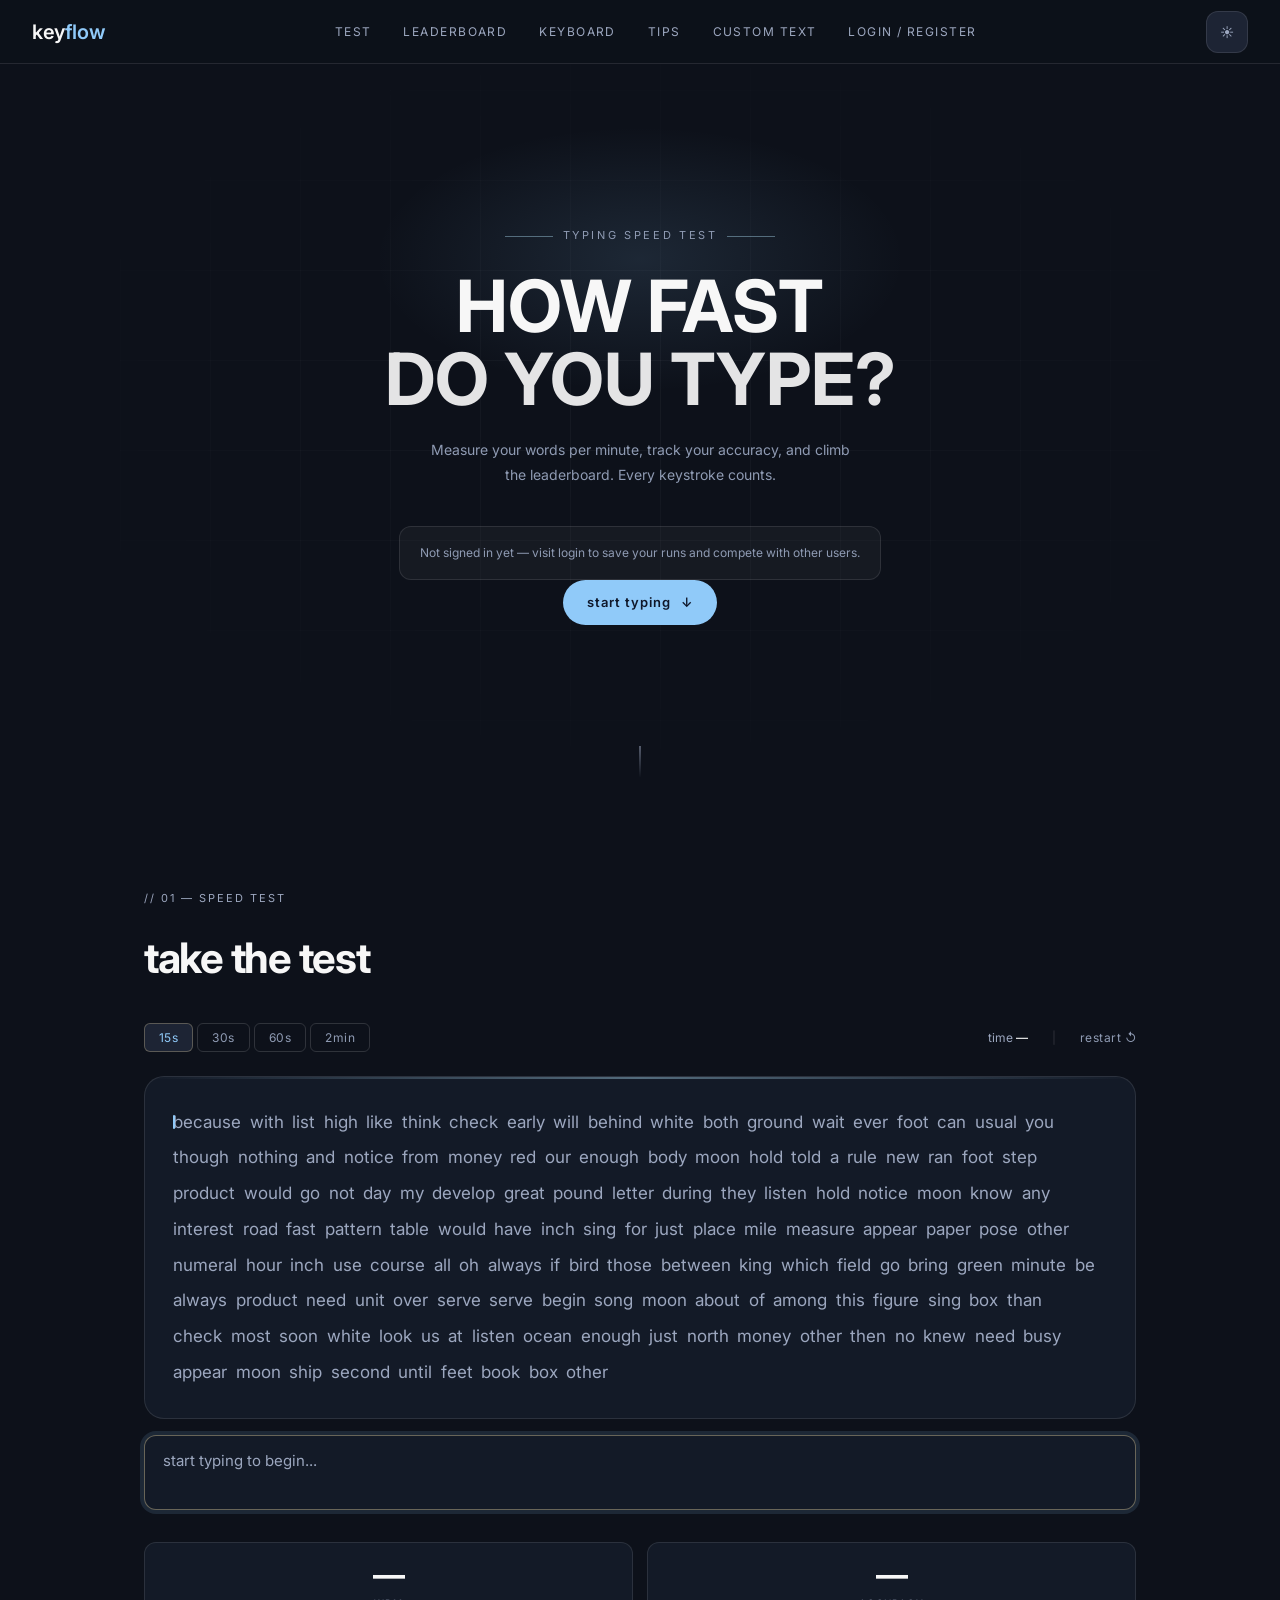
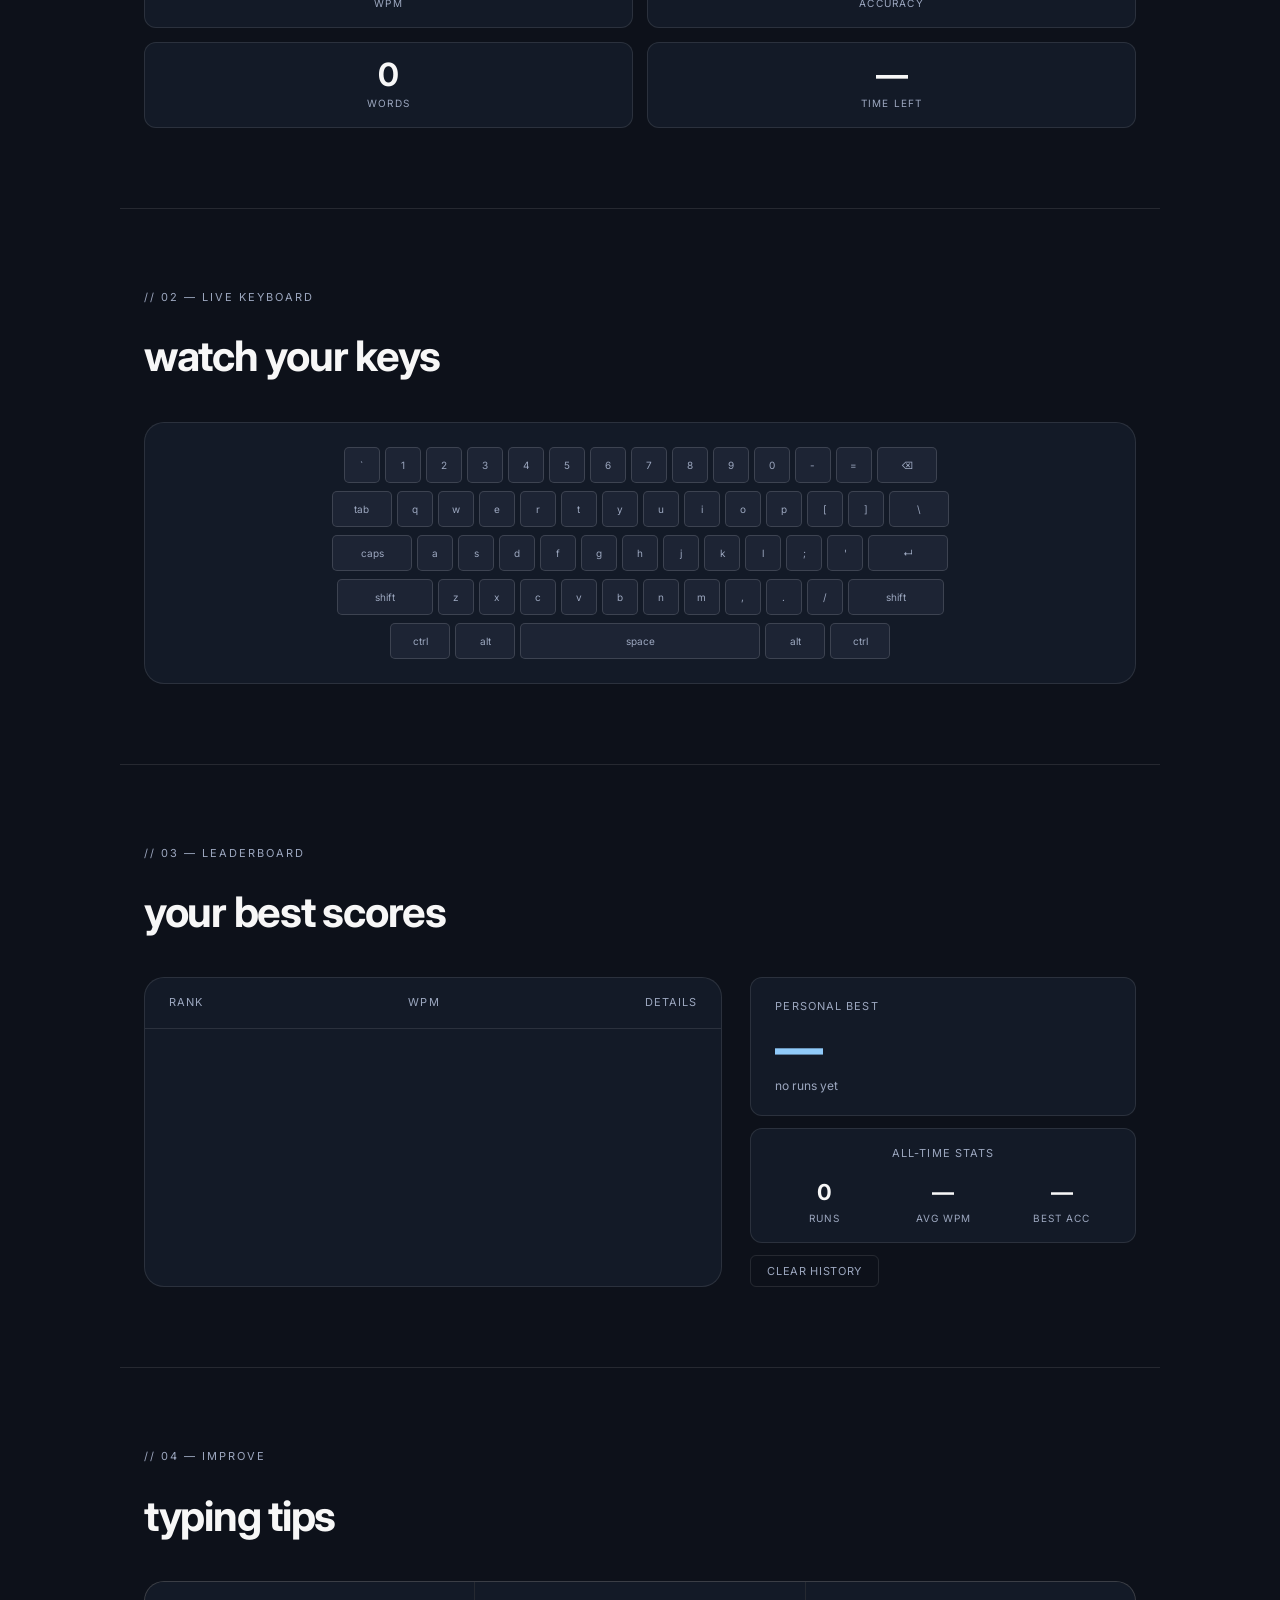
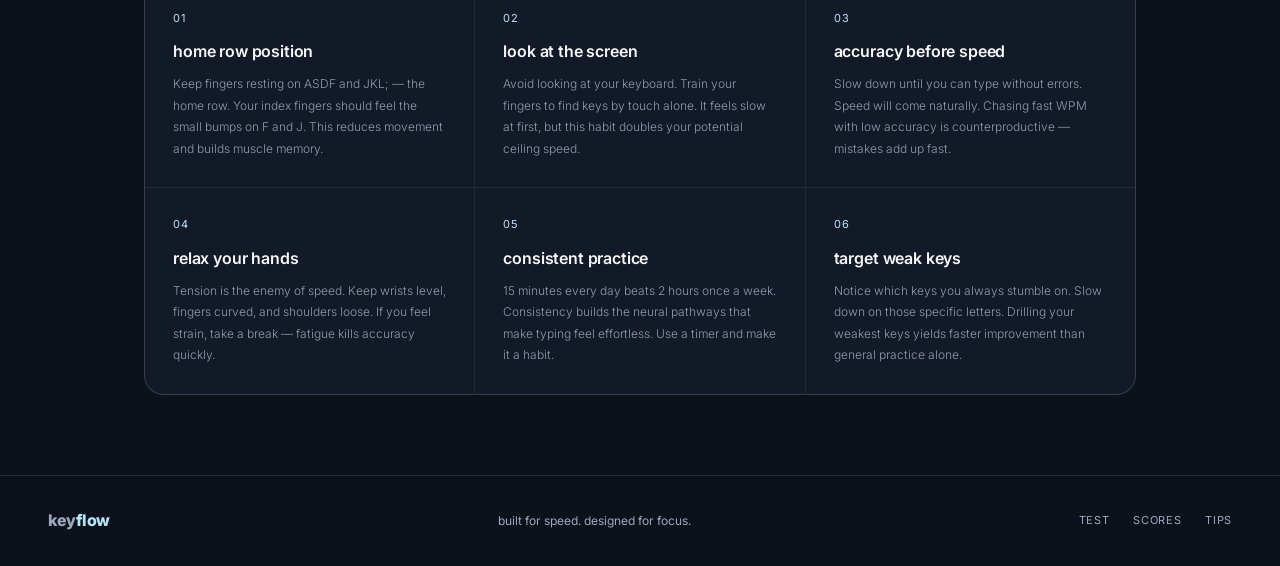
==== index.html @ b87cd2c2 "first commit" ====
<!DOCTYPE html>
<html lang="en">
<head>
  <meta charset="UTF-8">
  <meta name="viewport" content="width=device-width, initial-scale=1.0">
  <title>keyflow — typing speed test</title>
  <link rel="preconnect" href="https://fonts.googleapis.com">
  <link rel="preconnect" href="https://fonts.gstatic.com" crossorigin>
  <link href="https://fonts.googleapis.com/css2?family=Inter:wght@300;400;500;600;700&display=swap" rel="stylesheet">
  <link rel="stylesheet" href="style.css">
</head>
<body>

  <!-- NAV -->
  <nav>
    <div class="nav-logo">key<em>flow</em></div>
    <div class="nav-links">
      <a href="#test">test</a>
      <a href="#scores">leaderboard</a>
      <a href="#keyboard-section">keyboard</a>
      <a href="#tips">tips</a>
      <a href="custom.html">custom text</a>
      <a href="login.html">login / register</a>
    </div>
    <div class="nav-actions">
      <button class="theme-toggle" id="theme-toggle" aria-label="Switch theme">☀</button>
      <button class="nav-toggle" id="nav-toggle" aria-label="Toggle menu">☰</button>
    </div>
  </nav>

  <!-- HERO -->
  <section id="hero">
    <div class="hero-bg">
      <div class="hero-grid"></div>
      <div class="hero-glow"></div>
    </div>
    <div class="hero-eyebrow fade-in">typing speed test</div>
    <h1 class="hero-title fade-in-2">
      <span class="line1">HOW FAST</span><br>
      <span class="line2">DO YOU TYPE?</span>
    </h1>
    <p class="hero-sub fade-in-3">Measure your words per minute, track your accuracy, and climb the leaderboard. Every keystroke counts.</p>
    <div class="note-box fade-in-3" id="user-greeting">Not signed in yet — try the login page to save progress.</div>
    <a href="#test" class="hero-cta fade-in-3">start typing <span class="arrow">↓</span></a>
    <div class="scroll-hint">
      <div class="scroll-dot"></div>
    </div>
  </section>

  <!-- TEST -->
  <section id="test">
    <div class="section-label">// 01 — speed test</div>
    <h2 class="section-title">take the test</h2>

    <div class="test-controls">
      <div class="mode-group" id="dur-group">
        <button class="mode-btn active" data-dur="15">15s</button>
        <button class="mode-btn" data-dur="30">30s</button>
        <button class="mode-btn" data-dur="60">60s</button>
        <button class="mode-btn" data-dur="120">2min</button>
      </div>
      <div class="test-meta">
        <span>time <span class="meta-val" id="timer-display">—</span></span>
        <span class="meta-divider">|</span>
        <button class="restart-inline" id="restart-btn">restart ↺</button>
      </div>
    </div>

    <div class="word-display" id="word-display">
      <div id="words-wrap"></div>
      <div class="result-overlay" id="result-overlay">
        <div class="result-lbl">words per minute</div>
        <div class="result-wpm" id="res-wpm">—</div>
        <div class="result-details">
          <span>accuracy <strong id="res-acc">—</strong></span>
          <span>words <strong id="res-words">—</strong></span>
          <span>chars <strong id="res-chars">—</strong></span>
        </div>
        <button class="result-retry" id="result-retry">try again ↺</button>
      </div>
    </div>

    <textarea class="type-input" id="type-input"
      placeholder="start typing to begin..."
      spellcheck="false"
      autocomplete="off"
      autocorrect="off"
      autocapitalize="off"></textarea>

    <div class="stats-bar">
      <div class="stat-card"><div class="stat-val" id="s-wpm">—</div><div class="stat-lbl">WPM</div></div>
      <div class="stat-card"><div class="stat-val" id="s-acc">—</div><div class="stat-lbl">Accuracy</div></div>
      <div class="stat-card"><div class="stat-val" id="s-words">0</div><div class="stat-lbl">Words</div></div>
      <div class="stat-card"><div class="stat-val" id="s-time">—</div><div class="stat-lbl">Time Left</div></div>
    </div>
  </section>

  <!-- KEYBOARD -->
  <section id="keyboard-section">
    <div class="section-label">// 02 — live keyboard</div>
    <h2 class="section-title">watch your keys</h2>
    <div class="keyboard" id="kb">
      <div class="kb-row">
        <div class="key" data-key="`">`</div>
        <div class="key" data-key="1">1</div>
        <div class="key" data-key="2">2</div>
        <div class="key" data-key="3">3</div>
        <div class="key" data-key="4">4</div>
        <div class="key" data-key="5">5</div>
        <div class="key" data-key="6">6</div>
        <div class="key" data-key="7">7</div>
        <div class="key" data-key="8">8</div>
        <div class="key" data-key="9">9</div>
        <div class="key" data-key="0">0</div>
        <div class="key" data-key="-">-</div>
        <div class="key" data-key="=">=</div>
        <div class="key key--wide" data-key="Backspace">⌫</div>
      </div>
      <div class="kb-row">
        <div class="key key--wide" data-key="Tab">tab</div>
        <div class="key" data-key="q">q</div>
        <div class="key" data-key="w">w</div>
        <div class="key" data-key="e">e</div>
        <div class="key" data-key="r">r</div>
        <div class="key" data-key="t">t</div>
        <div class="key" data-key="y">y</div>
        <div class="key" data-key="u">u</div>
        <div class="key" data-key="i">i</div>
        <div class="key" data-key="o">o</div>
        <div class="key" data-key="p">p</div>
        <div class="key" data-key="[">[</div>
        <div class="key" data-key="]">]</div>
        <div class="key key--wide" data-key="\">\</div>
      </div>
      <div class="kb-row">
        <div class="key key--xl" data-key="CapsLock">caps</div>
        <div class="key" data-key="a">a</div>
        <div class="key" data-key="s">s</div>
        <div class="key" data-key="d">d</div>
        <div class="key" data-key="f">f</div>
        <div class="key" data-key="g">g</div>
        <div class="key" data-key="h">h</div>
        <div class="key" data-key="j">j</div>
        <div class="key" data-key="k">k</div>
        <div class="key" data-key="l">l</div>
        <div class="key" data-key=";">;</div>
        <div class="key" data-key="'">'</div>
        <div class="key key--xl" data-key="Enter">↵</div>
      </div>
      <div class="kb-row">
        <div class="key key--shift" data-key="Shift">shift</div>
        <div class="key" data-key="z">z</div>
        <div class="key" data-key="x">x</div>
        <div class="key" data-key="c">c</div>
        <div class="key" data-key="v">v</div>
        <div class="key" data-key="b">b</div>
        <div class="key" data-key="n">n</div>
        <div class="key" data-key="m">m</div>
        <div class="key" data-key=",">,</div>
        <div class="key" data-key=".">.</div>
        <div class="key" data-key="/">/</div>
        <div class="key key--shift" data-key="Shift">shift</div>
      </div>
      <div class="kb-row">
        <div class="key key--wide">ctrl</div>
        <div class="key key--wide">alt</div>
        <div class="key key--space" data-key=" ">space</div>
        <div class="key key--wide">alt</div>
        <div class="key key--wide">ctrl</div>
      </div>
    </div>
  </section>

  <!-- SCORES -->
  <section id="scores">
    <div class="section-label">// 03 — leaderboard</div>
    <h2 class="section-title">your best scores</h2>
    <div class="scores-grid">
      <div class="scores-table">
        <div class="scores-head">
          <span>rank</span><span>wpm</span><span>details</span>
        </div>
        <div id="scores-list"></div>
      </div>
      <div class="scores-aside">
        <div class="stat-card stat-card--large">
          <div class="stat-card__label">personal best</div>
          <div class="stat-card__big" id="pb-wpm">—</div>
          <div class="stat-card__sub" id="pb-meta">no runs yet</div>
        </div>
        <div class="stat-card">
          <div class="stat-card__label">all-time stats</div>
          <div class="mini-stats">
            <div>
              <div class="mini-val" id="stat-runs">0</div>
              <div class="mini-lbl">runs</div>
            </div>
            <div>
              <div class="mini-val" id="stat-avg">—</div>
              <div class="mini-lbl">avg wpm</div>
            </div>
            <div>
              <div class="mini-val" id="stat-best-acc">—</div>
              <div class="mini-lbl">best acc</div>
            </div>
          </div>
        </div>
        <button class="btn-clear" id="clear-btn">clear history</button>
      </div>
    </div>
  </section>

  <!-- TIPS -->
  <section id="tips">
    <div class="section-label">// 04 — improve</div>
    <h2 class="section-title">typing tips</h2>
    <div class="tips-grid">
      <div class="tip-card">
        <div class="tip-num">01</div>
        <div class="tip-title">home row position</div>
        <div class="tip-body">Keep fingers resting on ASDF and JKL; — the home row. Your index fingers should feel the small bumps on F and J. This reduces movement and builds muscle memory.</div>
      </div>
      <div class="tip-card">
        <div class="tip-num">02</div>
        <div class="tip-title">look at the screen</div>
        <div class="tip-body">Avoid looking at your keyboard. Train your fingers to find keys by touch alone. It feels slow at first, but this habit doubles your potential ceiling speed.</div>
      </div>
      <div class="tip-card">
        <div class="tip-num">03</div>
        <div class="tip-title">accuracy before speed</div>
        <div class="tip-body">Slow down until you can type without errors. Speed will come naturally. Chasing fast WPM with low accuracy is counterproductive — mistakes add up fast.</div>
      </div>
      <div class="tip-card">
        <div class="tip-num">04</div>
        <div class="tip-title">relax your hands</div>
        <div class="tip-body">Tension is the enemy of speed. Keep wrists level, fingers curved, and shoulders loose. If you feel strain, take a break — fatigue kills accuracy quickly.</div>
      </div>
      <div class="tip-card">
        <div class="tip-num">05</div>
        <div class="tip-title">consistent practice</div>
        <div class="tip-body">15 minutes every day beats 2 hours once a week. Consistency builds the neural pathways that make typing feel effortless. Use a timer and make it a habit.</div>
      </div>
      <div class="tip-card">
        <div class="tip-num">06</div>
        <div class="tip-title">target weak keys</div>
        <div class="tip-body">Notice which keys you always stumble on. Slow down on those specific letters. Drilling your weakest keys yields faster improvement than general practice alone.</div>
      </div>
    </div>
  </section>

  <!-- FOOTER -->
  <footer>
    <div class="footer-logo">key<em>flow</em></div>
    <div class="footer-tagline">built for speed. designed for focus.</div>
    <div class="footer-links">
      <a href="#test">test</a>
      <a href="#scores">scores</a>
      <a href="#tips">tips</a>
    </div>
  </footer>

  <script src="app.js"></script>
</body>
</html>
---- style.css ----
/* ─────────────────────────────────────────
   keyflow — style.css
   ───────────────────────────────────────── */

/* ── TOKENS ── */
:root {
  --bg:        #0d111a;
  --surface:   #131a27;
  --surface2:  #1d2434;
  --nav-bg:    rgba(13, 17, 26, 0.94);
  --border:    rgba(255, 255, 255, 0.10);
  --border2:   rgba(255, 255, 255, 0.14);
  --text:      #f7f7f7;
  --muted:     #9ca7bf;
  --muted2:    #8f9bb3;
  --accent:    #90caf9;
  --accent2:   #b3e5fc;
  --green:     #81c784;
  --red:       #ff8a80;
  --blue:      #82b1ff;
  --hero-grid: rgba(255, 255, 255, 0.04);
  --hero-glow: rgba(144, 202, 249, 0.12);
  --text-stroke: rgba(255, 255, 255, 0.18);
  --sans:      'Inter', system-ui, -apple-system, BlinkMacSystemFont, 'Segoe UI', sans-serif;
  --mono:      'Inter', system-ui, -apple-system, BlinkMacSystemFont, 'Segoe UI', sans-serif;
  --display:   'Inter', system-ui, -apple-system, BlinkMacSystemFont, 'Segoe UI', sans-serif;
  --radius-sm: 6px;
  --radius-md: 12px;
  --radius-lg: 20px;
}

[data-theme="light"] {
  --bg:        #f5f7fb;
  --surface:   #ffffff;
  --surface2:  #f7f9ff;
  --nav-bg:    rgba(255, 255, 255, 0.96);
  --border:    rgba(15, 23, 42, 0.08);
  --border2:   rgba(15, 23, 42, 0.12);
  --text:      #0f172a;
  --muted:     #475569;
  --muted2:    #64748b;
  --accent:    #2563eb;
  --accent2:   #60a5fa;
  --green:     #16a34a;
  --red:       #dc2626;
  --blue:      #0ea5e9;
  --hero-grid: rgba(15, 23, 42, 0.05);
  --hero-glow: rgba(37, 99, 235, 0.08);
  --text-stroke: rgba(17, 24, 39, 0.18);
}

/* ── RESET ── */
*, *::before, *::after { box-sizing: border-box; margin: 0; padding: 0; }
html { scroll-behavior: smooth; }

body {
  background: var(--bg);
  color: var(--text);
  font-family: var(--sans);
  min-height: 100vh;
  overflow-x: hidden;
  font-size: 16px;
  line-height: 1.6;
}

a { color: inherit; text-decoration: none; }
button { cursor: pointer; font-family: inherit; }

/* ── NAVIGATION ── */
nav {
  position: fixed;
  top: 0; left: 0; right: 0;
  z-index: 100;
  display: flex;
  align-items: center;
  justify-content: space-between;
  padding: 0 2rem;
  height: 64px;
  border-bottom: 1px solid var(--border);
  background: var(--nav-bg);
  backdrop-filter: blur(20px);
}

.nav-logo {
  font-family: var(--display);
  font-size: 20px;
  font-weight: 600;
  letter-spacing: -0.02em;
}
.nav-logo em {
  color: var(--accent);
  font-style: normal;
}

.nav-links {
  display: flex;
  gap: 2rem;
}
.nav-links a {
  font-size: 12px;
  letter-spacing: 0.12em;
  text-transform: uppercase;
  color: var(--muted);
  transition: color 0.2s;
}
.nav-links a:hover { color: var(--text); }

.nav-actions {
  display: flex;
  align-items: center;
  gap: 0.75rem;
}

.theme-toggle {
  display: inline-flex;
  align-items: center;
  justify-content: center;
  width: 42px;
  height: 42px;
  border: 1px solid var(--border);
  border-radius: 12px;
  background: var(--surface2);
  color: var(--muted);
  transition: all 0.2s;
}
.theme-toggle:hover {
  border-color: rgba(255, 255, 255, 0.32);
  color: var(--text);
}

.nav-links.show {
  display: flex;
}

.nav-toggle {
  display: none;
  background: none;
  border: none;
  color: var(--muted);
  font-size: 22px;
}

/* ── HERO ── */
#hero {
  min-height: 90vh;
  display: flex;
  flex-direction: column;
  align-items: center;
  justify-content: center;
  padding: 90px 2rem 3rem;
  position: relative;
  overflow: hidden;
  text-align: center;
  background: transparent;
}

.hero-bg {
  position: absolute;
  inset: 0;
  pointer-events: none;
}

.hero-grid {
  position: absolute;
  inset: 0;
  background-image:
    linear-gradient(var(--hero-grid) 1px, transparent 1px),
    linear-gradient(90deg, var(--hero-grid) 1px, transparent 1px);
  background-size: 90px 90px;
  mask-image: radial-gradient(ellipse 65% 50% at 50% 50%, black, transparent);
}

.hero-glow {
  position: absolute;
  width: 520px;
  height: 260px;
  background: radial-gradient(ellipse, var(--hero-glow) 0%, transparent 72%);
  top: 32%;
  left: 50%;
  transform: translate(-50%, -50%);
}

.hero-eyebrow {
  font-size: 11px;
  letter-spacing: 0.24em;
  text-transform: uppercase;
  color: var(--muted2);
  margin-bottom: 1.5rem;
  display: flex;
  align-items: center;
  gap: 10px;
}
.hero-eyebrow::before,
.hero-eyebrow::after {
  content: '';
  width: 48px;
  height: 1px;
  background: var(--accent2);
  opacity: 0.4;
}

.hero-title {
  font-family: var(--display);
  font-size: clamp(44px, 7vw, 72px);
  font-weight: 700;
  line-height: 1.02;
  margin-bottom: 1.4rem;
}
.hero-title .line2 {
  color: var(--text);
  opacity: 0.92;
  -webkit-text-stroke: 0;
}

.hero-sub {
  font-size: 14px;
  color: var(--muted2);
  max-width: 420px;
  line-height: 1.75;
  margin-bottom: 2.4rem;
  font-weight: 400;
}

.hero-cta {
  display: inline-flex;
  align-items: center;
  gap: 10px;
  background: var(--accent);
  color: #0f172a;
  font-size: 13px;
  font-weight: 600;
  letter-spacing: 0.08em;
  padding: 12px 24px;
  border: none;
  border-radius: 999px;
  transition: all 0.2s;
}
.hero-cta:hover {
  background: var(--accent2);
  transform: translateY(-1px);
}
.hero-cta .arrow { transition: transform 0.2s; }
.hero-cta:hover .arrow { transform: translateY(2px); }

.auth-card,
.form-card,
.share-card {
  background: var(--surface);
  border: 1px solid var(--border);
  border-radius: var(--radius-lg);
  padding: 1.75rem;
  box-shadow: 0 18px 40px rgba(0,0,0,0.08);
}

.auth-tabs {
  display: flex;
  gap: 0.5rem;
  margin-bottom: 1.5rem;
}
.auth-tab {
  flex: 1;
  padding: 12px 16px;
  border-radius: 12px;
  border: 1px solid var(--border);
  background: var(--surface2);
  color: var(--muted);
  text-align: center;
  font-size: 13px;
  cursor: pointer;
  transition: all 0.2s;
}
.auth-tab.active,
.auth-tab:hover {
  background: var(--accent);
  color: #1a1508;
  border-color: rgba(255,255,255,0.25);
}

.input-group {
  display: grid;
  gap: 0.8rem;
  margin-bottom: 1rem;
}
.input-group label {
  font-size: 12px;
  color: var(--muted);
  letter-spacing: 0.05em;
  text-transform: uppercase;
}
.input-group input,
.input-group textarea,
.input-group select {
  width: 100%;
  background: var(--surface2);
  border: 1px solid var(--border);
  border-radius: 12px;
  color: var(--text);
  padding: 12px 14px;
  font-family: var(--mono);
  font-size: 14px;
}

.btn-primary {
  display: inline-flex;
  align-items: center;
  justify-content: center;
  gap: 0.5rem;
  padding: 12px 18px;
  border-radius: var(--radius-md);
  border: none;
  background: var(--accent);
  color: #1a1508;
  font-weight: 700;
  transition: transform 0.15s, background 0.15s;
}
.btn-primary:hover { transform: translateY(-1px); background: #ffe688; }

.note-box {
  background: rgba(255,255,255,0.04);
  border: 1px solid var(--border);
  border-radius: var(--radius-md);
  padding: 1rem 1.25rem;
  color: var(--muted2);
  font-size: 12px;
  line-height: 1.7;
}

.file-row {
  display: flex;
  gap: 0.75rem;
  flex-wrap: wrap;
  align-items: center;
  margin-bottom: 1rem;
}
.file-row input[type="file"] {
  border: 1px solid var(--border);
  border-radius: 12px;
  padding: 10px 14px;
  background: var(--surface2);
}

.status-chip {
  display: inline-flex;
  align-items: center;
  gap: 0.4rem;
  padding: 8px 12px;
  border-radius: 999px;
  background: var(--surface2);
  border: 1px solid var(--border);
  color: var(--muted);
  font-size: 12px;
}

.scroll-hint {
  position: absolute;
  bottom: 2rem;
  left: 50%;
  transform: translateX(-50%);
  font-size: 11px;
  letter-spacing: 0.1em;
  color: var(--muted);
  display: flex;
  flex-direction: column;
  align-items: center;
  gap: 8px;
}

.scroll-dot {
  width: 1px;
  height: 32px;
  background: linear-gradient(to bottom, var(--muted), transparent);
  animation: scrollDot 1.8s ease-in-out infinite;
}

/* ── SECTIONS ── */
section {
  padding: 5rem 1.5rem;
  max-width: 1040px;
  margin: 0 auto;
}

#scores,
#keyboard-section,
#tips,
#auth-section,
#custom-section,
#practice-section {
  border-top: 1px solid var(--border);
}

.section-label {
  font-size: 11px;
  letter-spacing: 0.18em;
  text-transform: uppercase;
  color: var(--muted);
  margin-bottom: 1rem;
}

.section-title {
  font-family: var(--display);
  font-size: clamp(30px, 3.5vw, 42px);
  font-weight: 700;
  margin-bottom: 2rem;
  letter-spacing: -0.03em;
  max-width: 620px;
}

/* ── TEST CONTROLS ── */
.test-controls {
  display: flex;
  align-items: center;
  justify-content: space-between;
  margin-bottom: 1.5rem;
  flex-wrap: wrap;
  gap: 12px;
}

.mode-group { display: flex; gap: 4px; }

.mode-btn {
  font-size: 12px;
  padding: 6px 14px;
  border-radius: var(--radius-sm);
  border: 1px solid var(--border2);
  background: transparent;
  color: var(--muted2);
  letter-spacing: 0.04em;
  transition: all 0.15s;
}
.mode-btn:hover {
  color: var(--text);
  background: var(--surface);
}
.mode-btn.active {
  background: var(--surface2);
  color: var(--accent);
  border-color: rgba(232, 213, 163, 0.3);
}

.test-meta {
  display: flex;
  align-items: center;
  gap: 1.5rem;
  font-size: 12px;
  color: var(--muted);
}

.meta-val { color: var(--text); font-weight: 500; }

.meta-divider { color: var(--border2); }

.restart-inline {
  background: none;
  border: none;
  color: var(--muted2);
  font-size: 12px;
  font-family: var(--mono);
  letter-spacing: 0.04em;
  padding: 0;
  transition: color 0.2s;
}
.restart-inline:hover { color: var(--text); }

/* ── WORD DISPLAY ── */
.word-display {
  background: var(--surface);
  border: 1px solid var(--border);
  border-radius: var(--radius-lg);
  padding: 1.75rem;
  margin-bottom: 1rem;
  font-size: 17px;
  line-height: 2.1;
  min-height: 140px;
  position: relative;
  overflow: hidden;
}
.word-display::before {
  content: '';
  position: absolute;
  top: 0; left: 0; right: 0;
  height: 2px;
  background: linear-gradient(90deg, transparent, var(--accent2), transparent);
  opacity: 0.4;
}

/* ── WORD / CHARACTER STATES ── */
.w {
  display: inline-block;
  margin-right: 0.5em;
}

.ch { position: relative; }
.ch.correct { color: var(--green); }
.ch.wrong {
  color: var(--red);
  text-decoration: underline;
  text-decoration-color: rgba(235, 87, 87, 0.4);
}
.ch.pending { color: var(--muted); }
.ch.cursor::after {
  content: '';
  position: absolute;
  left: 0; top: 3px; bottom: 3px;
  width: 2px;
  background: var(--accent);
  border-radius: 1px;
  animation: blink 0.75s step-end infinite;
}

/* ── TYPE INPUT ── */
.type-input {
  width: 100%;
  background: var(--surface);
  border: 1px solid var(--border2);
  border-radius: var(--radius-md);
  padding: 14px 18px;
  font-family: var(--sans);
  font-size: 15px;
  color: var(--text);
  caret-color: var(--accent);
  resize: none;
  min-height: 56px;
  line-height: 1.5;
  outline: none;
  transition: border-color 0.2s, box-shadow 0.2s;
}
.type-input:focus { border-color: rgba(144, 202, 249, 0.45); box-shadow: 0 0 0 4px rgba(144, 202, 249, 0.12); }
.type-input:focus { border-color: rgba(232, 213, 163, 0.4); }
.type-input::placeholder { color: var(--muted); }

/* ── STATS BAR ── */
.stats-bar {
  display: grid;
  grid-template-columns: repeat(2, minmax(0, 1fr));
  gap: 14px;
  margin-top: 1.5rem;
}

.stat-card {
  background: var(--surface);
  border: 1px solid var(--border);
  border-radius: var(--radius-md);
  padding: 1rem 1.25rem;
  text-align: center;
}

.stat-val {
  font-family: var(--display);
  font-size: 32px;
  font-weight: 700;
  line-height: 1;
  margin-bottom: 4px;
}

.stat-lbl {
  font-size: 10px;
  letter-spacing: 0.12em;
  text-transform: uppercase;
  color: var(--muted);
}

/* ── RESULT OVERLAY ── */
.result-overlay {
  display: none;
  position: absolute;
  inset: 0;
  background: rgba(13, 17, 26, 0.94);
  border-radius: var(--radius-lg);
  flex-direction: column;
  align-items: center;
  justify-content: center;
  gap: 0.75rem;
  text-align: center;
  padding: 2rem;
}
.result-overlay.show { display: flex; }

.result-wpm {
  font-family: var(--display);
  font-size: 72px;
  font-weight: 800;
  color: var(--accent);
  letter-spacing: -0.04em;
  line-height: 1;
}

.result-lbl {
  font-size: 11px;
  letter-spacing: 0.15em;
  text-transform: uppercase;
  color: var(--muted);
}

.result-details {
  display: flex;
  gap: 2rem;
  margin: 1rem 0;
  font-size: 13px;
  color: var(--muted2);
}
.result-details strong { color: var(--text); }

.result-retry {
  font-size: 12px;
  padding: 10px 24px;
  border-radius: var(--radius-sm);
  border: 1px solid var(--border2);
  background: transparent;
  color: var(--text);
  letter-spacing: 0.06em;
  margin-top: 0.5rem;
  transition: all 0.15s;
}
.result-retry:hover {
  background: var(--surface2);
  border-color: rgba(232, 213, 163, 0.3);
  color: var(--accent);
}

/* ── KEYBOARD ── */
.keyboard {
  display: flex;
  flex-direction: column;
  gap: 8px;
  align-items: center;
  padding: 1.5rem;
  background: var(--surface);
  border: 1px solid var(--border);
  border-radius: var(--radius-lg);
  overflow-x: auto;
}

.kb-row {
  display: flex;
  gap: 5px;
}

.key {
  display: flex;
  align-items: center;
  justify-content: center;
  min-width: 36px;
  height: 36px;
  padding: 0 6px;
  background: var(--surface2);
  border: 1px solid var(--border2);
  border-radius: 5px;
  font-size: 10px;
  color: var(--muted);
  user-select: none;
  transition: all 0.08s;
}

.key.pressed {
  background: var(--accent);
  color: #1a1508;
  border-color: var(--accent);
  transform: scale(0.92);
  box-shadow: 0 0 12px rgba(232, 213, 163, 0.25);
}

.key--wide  { min-width: 60px; }
.key--xl    { min-width: 80px; }
.key--shift { min-width: 96px; }
.key--space { min-width: 240px; }

/* ── SCORES ── */
.scores-grid {
  display: grid;
  grid-template-columns: 1.2fr 0.8fr;
  gap: 1.75rem;
}

.scores-table {
  background: var(--surface);
  border: 1px solid var(--border);
  border-radius: var(--radius-lg);
  overflow: hidden;
  min-height: 260px;
}

.scores-head {
  padding: 1rem 1.5rem;
  border-bottom: 1px solid var(--border);
  font-size: 11px;
  letter-spacing: 0.1em;
  text-transform: uppercase;
  color: var(--muted);
  display: flex;
  justify-content: space-between;
}

.score-row {
  display: flex;
  align-items: center;
  justify-content: space-between;
  padding: 0.85rem 1.5rem;
  border-bottom: 1px solid var(--border);
  font-size: 13px;
  transition: background 0.15s;
}
.score-row:last-child { border-bottom: none; }
.score-row:hover { background: var(--surface2); }

.score-rank {
  font-size: 11px;
  color: var(--muted);
  width: 24px;
}
.score-rank.gold   { color: #f5c842; }
.score-rank.silver { color: #b8b8c8; }
.score-rank.bronze { color: #c47c3e; }

.score-wpm {
  font-family: var(--display);
  font-size: 20px;
  font-weight: 700;
  color: var(--accent);
  letter-spacing: -0.02em;
}

.score-meta {
  font-size: 11px;
  color: var(--muted);
  text-align: right;
  line-height: 1.5;
}

.score-dur {
  display: inline-block;
  font-size: 10px;
  padding: 2px 7px;
  border-radius: 3px;
  background: var(--surface2);
  color: var(--muted2);
  border: 1px solid var(--border);
  margin-top: 2px;
}

.empty-scores {
  padding: 2.5rem;
  text-align: center;
  color: var(--muted);
  font-size: 13px;
  line-height: 1.8;
}

/* ── SCORES ASIDE ── */
.scores-aside {
  display: flex;
  flex-direction: column;
  gap: 12px;
}

.stat-card--large {
  text-align: left;
  padding: 1.25rem 1.5rem;
}
.stat-card__label {
  font-size: 11px;
  letter-spacing: 0.1em;
  text-transform: uppercase;
  color: var(--muted);
  margin-bottom: 0.5rem;
}
.stat-card__big {
  font-family: var(--display);
  font-size: 48px;
  font-weight: 800;
  color: var(--accent);
  letter-spacing: -0.04em;
  line-height: 1;
}
.stat-card__sub {
  font-size: 12px;
  color: var(--muted);
  margin-top: 4px;
}

.mini-stats {
  display: grid;
  grid-template-columns: repeat(3, 1fr);
  gap: 0.75rem;
  margin-top: 0.75rem;
}
.mini-val {
  font-size: 22px;
  font-weight: 700;
  font-family: var(--display);
}
.mini-lbl {
  font-size: 10px;
  text-transform: uppercase;
  letter-spacing: 0.1em;
  color: var(--muted);
}

.btn-clear {
  font-size: 11px;
  padding: 8px 16px;
  border: 1px solid var(--border);
  background: none;
  color: var(--muted);
  border-radius: var(--radius-sm);
  letter-spacing: 0.06em;
  text-transform: uppercase;
  transition: all 0.15s;
  align-self: flex-start;
}
.btn-clear:hover {
  color: var(--red);
  border-color: rgba(235, 87, 87, 0.4);
}

/* ── TIPS ── */
.tips-grid {
  display: grid;
  grid-template-columns: repeat(3, 1fr);
  gap: 1px;
  background: var(--border);
  border: 1px solid var(--border);
  border-radius: var(--radius-lg);
  overflow: hidden;
}

.tip-card {
  background: var(--surface);
  padding: 1.75rem;
  transition: background 0.2s ease;
}
.tip-card:hover { background: var(--surface2); }

.tip-num {
  font-size: 11px;
  letter-spacing: 0.1em;
  color: var(--accent2);
  margin-bottom: 0.75rem;
}

.tip-title {
  font-family: var(--display);
  font-size: 16px;
  font-weight: 600;
  margin-bottom: 0.5rem;
  letter-spacing: -0.01em;
}

.tip-body {
  font-size: 12px;
  color: var(--muted2);
  line-height: 1.8;
  font-weight: 300;
}

/* ── FOOTER ── */
footer {
  border-top: 1px solid var(--border);
  padding: 2rem 3rem;
  display: flex;
  align-items: center;
  justify-content: space-between;
  font-size: 12px;
  color: var(--muted);
  flex-wrap: wrap;
  gap: 1rem;
}

.footer-logo {
  font-family: var(--display);
  font-size: 16px;
  font-weight: 800;
  letter-spacing: -0.03em;
}
.footer-logo em {
  color: var(--accent2);
  font-style: normal;
}

.footer-links {
  display: flex;
  gap: 1.5rem;
}
.footer-links a {
  letter-spacing: 0.06em;
  transition: color 0.2s;
  text-transform: uppercase;
  font-size: 11px;
}
.footer-links a:hover { color: var(--text); }

/* ── ANIMATIONS ── */
@keyframes fadeUp {
  from { opacity: 0; transform: translateY(24px); }
  to   { opacity: 1; transform: translateY(0); }
}
@keyframes blink {
  0%, 100% { opacity: 1; }
  50%       { opacity: 0; }
}
@keyframes scrollDot {
  0%, 100% { opacity: 0.2; transform: scaleY(0.4) translateY(-8px); }
  50%      { opacity: 1;   transform: scaleY(1) translateY(0); }
}

.fade-in   { animation: fadeUp 0.6s 0s   ease both; }
.fade-in-2 { animation: fadeUp 0.6s 0.15s ease both; }
.fade-in-3 { animation: fadeUp 0.6s 0.3s  ease both; }

/* ── RESPONSIVE ── */
@media (max-width: 768px) {
  nav { padding: 0 1rem; }
  .nav-links { display: none; }
  .nav-toggle { display: block; }

  .nav-links.show {
    display: flex;
    position: absolute;
    top: 64px;
    right: 1rem;
    flex-direction: column;
    gap: 0.75rem;
    padding: 1rem 1.25rem;
    background: var(--surface);
    border: 1px solid var(--border);
    border-radius: 16px;
    z-index: 110;
  }

  .nav-links a {
    font-size: 14px;
    color: var(--text);
  }

  .stats-bar { grid-template-columns: repeat(2, 1fr); }
  .scores-grid { grid-template-columns: 1fr; }
  .tips-grid { grid-template-columns: 1fr; }
  .result-details { flex-direction: column; gap: 0.5rem; align-items: center; }

  footer {
    flex-direction: column;
    text-align: center;
    padding: 1.5rem;
  }
}

@media (max-width: 600px) {
  #keyboard-section { display: none; }
  .hero-title { font-size: 36px; }
  .word-display { font-size: 15px; padding: 1.25rem; }
}
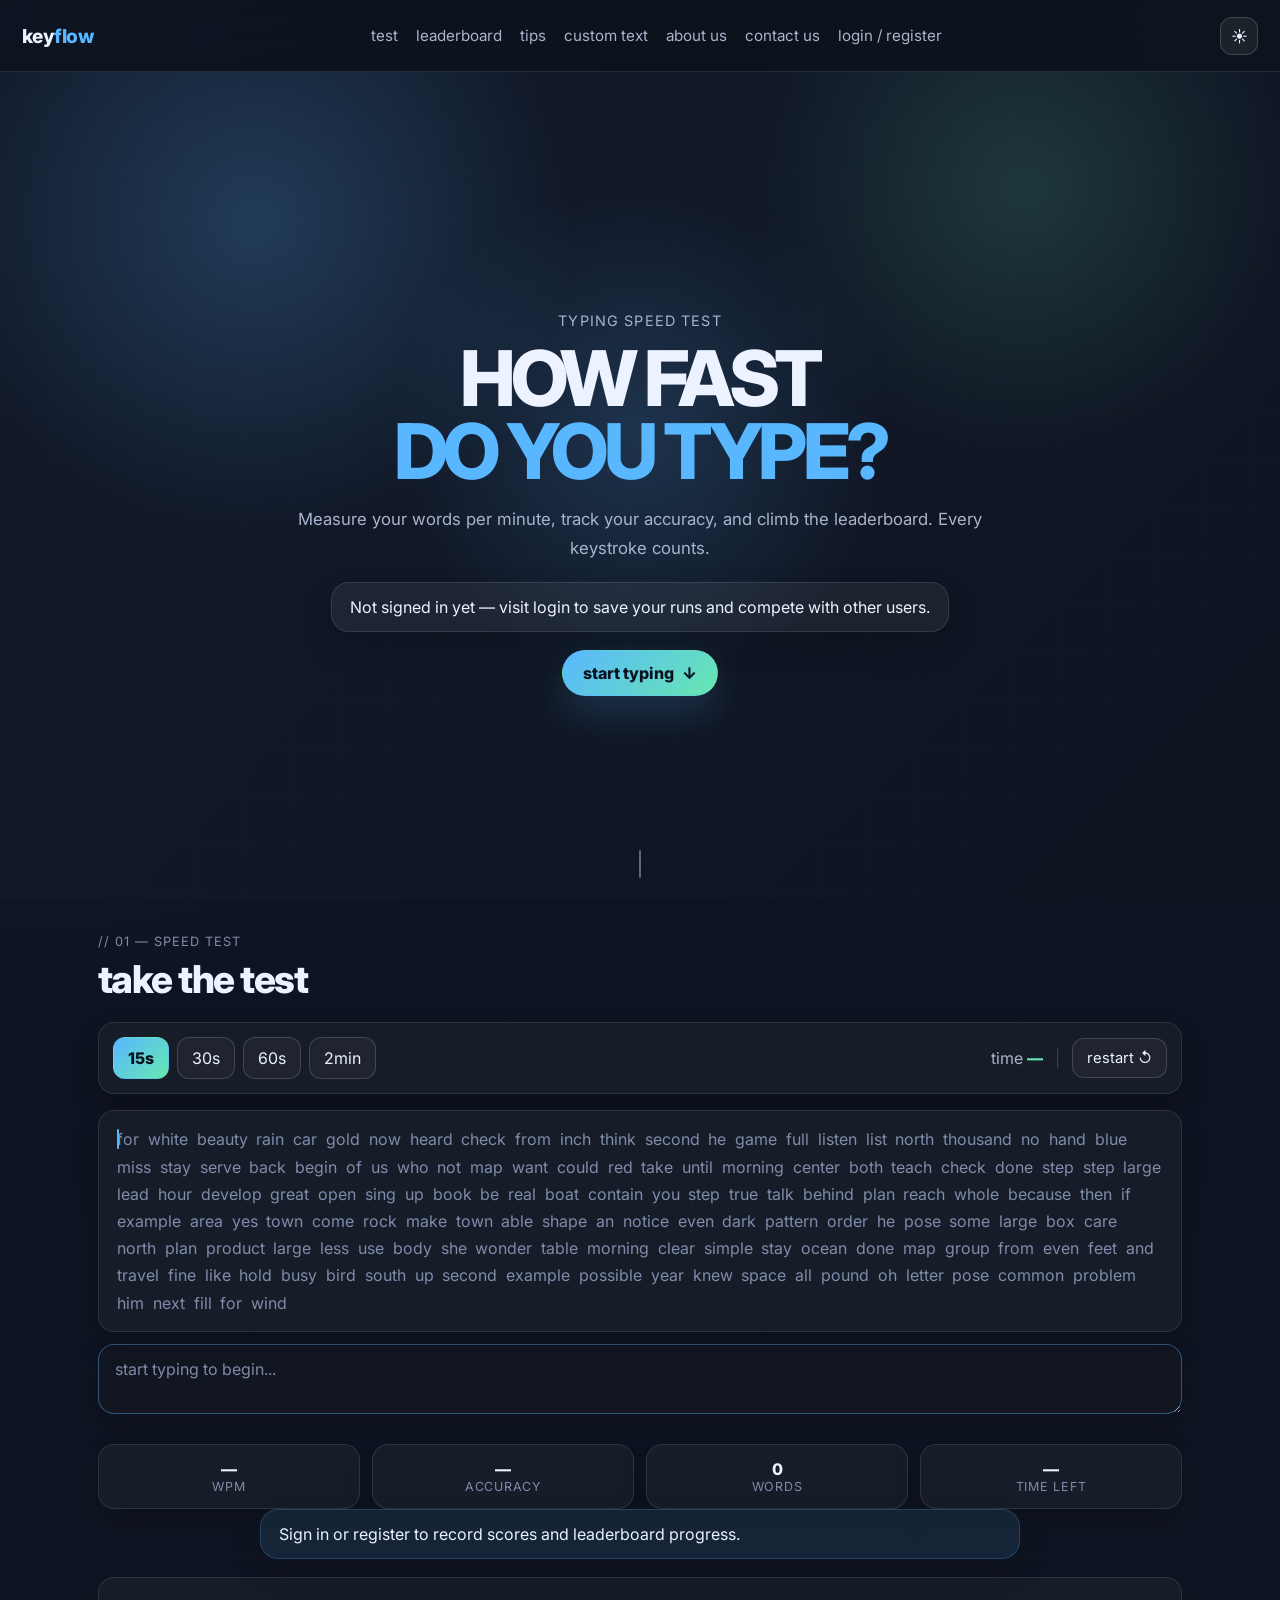
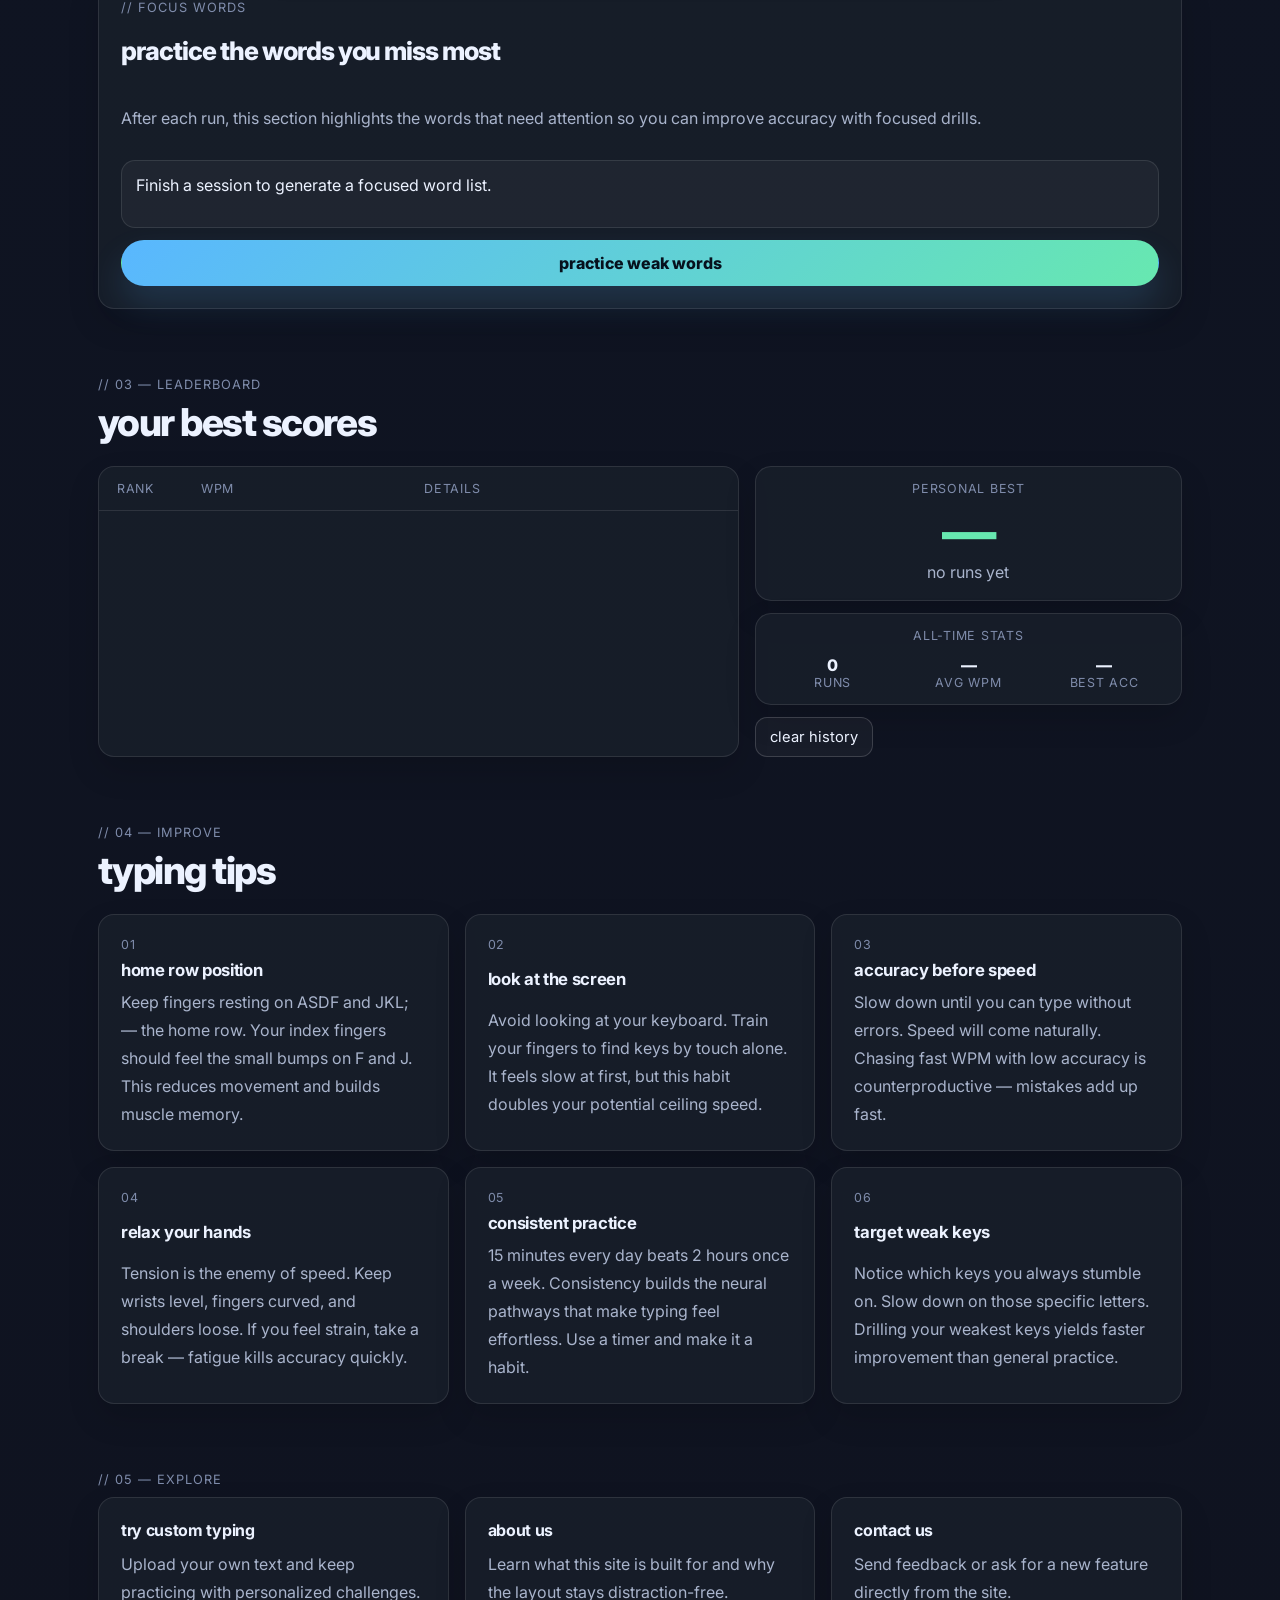
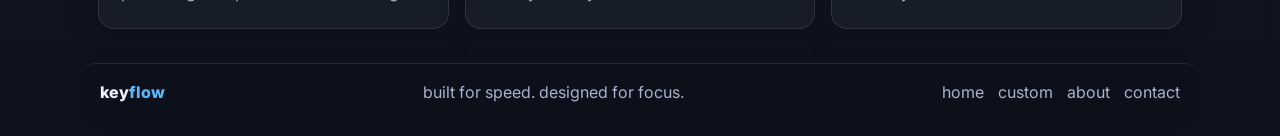
==== commit 520026df: "many things added" ====
--- a/index.html
+++ b/index.html
@@ -17,9 +17,10 @@
     <div class="nav-links">
       <a href="#test">test</a>
       <a href="#scores">leaderboard</a>
-      <a href="#keyboard-section">keyboard</a>
       <a href="#tips">tips</a>
       <a href="custom.html">custom text</a>
+      <a href="about.html">about us</a>
+      <a href="contact.html">contact us</a>
       <a href="login.html">login / register</a>
     </div>
     <div class="nav-actions">
@@ -47,7 +48,6 @@
     </div>
   </section>
 
-  <!-- TEST -->
   <section id="test">
     <div class="section-label">// 01 — speed test</div>
     <h2 class="section-title">take the test</h2>
@@ -93,81 +93,13 @@
       <div class="stat-card"><div class="stat-val" id="s-words">0</div><div class="stat-lbl">Words</div></div>
       <div class="stat-card"><div class="stat-val" id="s-time">—</div><div class="stat-lbl">Time Left</div></div>
     </div>
-  </section>
-
-  <!-- KEYBOARD -->
-  <section id="keyboard-section">
-    <div class="section-label">// 02 — live keyboard</div>
-    <h2 class="section-title">watch your keys</h2>
-    <div class="keyboard" id="kb">
-      <div class="kb-row">
-        <div class="key" data-key="`">`</div>
-        <div class="key" data-key="1">1</div>
-        <div class="key" data-key="2">2</div>
-        <div class="key" data-key="3">3</div>
-        <div class="key" data-key="4">4</div>
-        <div class="key" data-key="5">5</div>
-        <div class="key" data-key="6">6</div>
-        <div class="key" data-key="7">7</div>
-        <div class="key" data-key="8">8</div>
-        <div class="key" data-key="9">9</div>
-        <div class="key" data-key="0">0</div>
-        <div class="key" data-key="-">-</div>
-        <div class="key" data-key="=">=</div>
-        <div class="key key--wide" data-key="Backspace">⌫</div>
-      </div>
-      <div class="kb-row">
-        <div class="key key--wide" data-key="Tab">tab</div>
-        <div class="key" data-key="q">q</div>
-        <div class="key" data-key="w">w</div>
-        <div class="key" data-key="e">e</div>
-        <div class="key" data-key="r">r</div>
-        <div class="key" data-key="t">t</div>
-        <div class="key" data-key="y">y</div>
-        <div class="key" data-key="u">u</div>
-        <div class="key" data-key="i">i</div>
-        <div class="key" data-key="o">o</div>
-        <div class="key" data-key="p">p</div>
-        <div class="key" data-key="[">[</div>
-        <div class="key" data-key="]">]</div>
-        <div class="key key--wide" data-key="\">\</div>
-      </div>
-      <div class="kb-row">
-        <div class="key key--xl" data-key="CapsLock">caps</div>
-        <div class="key" data-key="a">a</div>
-        <div class="key" data-key="s">s</div>
-        <div class="key" data-key="d">d</div>
-        <div class="key" data-key="f">f</div>
-        <div class="key" data-key="g">g</div>
-        <div class="key" data-key="h">h</div>
-        <div class="key" data-key="j">j</div>
-        <div class="key" data-key="k">k</div>
-        <div class="key" data-key="l">l</div>
-        <div class="key" data-key=";">;</div>
-        <div class="key" data-key="'">'</div>
-        <div class="key key--xl" data-key="Enter">↵</div>
-      </div>
-      <div class="kb-row">
-        <div class="key key--shift" data-key="Shift">shift</div>
-        <div class="key" data-key="z">z</div>
-        <div class="key" data-key="x">x</div>
-        <div class="key" data-key="c">c</div>
-        <div class="key" data-key="v">v</div>
-        <div class="key" data-key="b">b</div>
-        <div class="key" data-key="n">n</div>
-        <div class="key" data-key="m">m</div>
-        <div class="key" data-key=",">,</div>
-        <div class="key" data-key=".">.</div>
-        <div class="key" data-key="/">/</div>
-        <div class="key key--shift" data-key="Shift">shift</div>
-      </div>
-      <div class="kb-row">
-        <div class="key key--wide">ctrl</div>
-        <div class="key key--wide">alt</div>
-        <div class="key key--space" data-key=" ">space</div>
-        <div class="key key--wide">alt</div>
-        <div class="key key--wide">ctrl</div>
-      </div>
+    <div class="note-box note-box--info" id="save-note">Sign in or register to record scores and leaderboard progress.</div>
+    <div class="weak-words-panel" id="weak-words-panel">
+      <div class="section-label">// focus words</div>
+      <h3 class="section-title small">practice the words you miss most</h3>
+      <p class="weak-copy">After each run, this section highlights the words that need attention so you can improve accuracy with focused drills.</p>
+      <div class="weak-words-list" id="weak-words-list">Finish a session to generate a focused word list.</div>
+      <button class="btn-primary" id="practice-weak-btn">practice weak words</button>
     </div>
   </section>
 
@@ -243,8 +175,26 @@
       <div class="tip-card">
         <div class="tip-num">06</div>
         <div class="tip-title">target weak keys</div>
-        <div class="tip-body">Notice which keys you always stumble on. Slow down on those specific letters. Drilling your weakest keys yields faster improvement than general practice alone.</div>
-      </div>
+        <div class="tip-body">Notice which keys you always stumble on. Slow down on those specific letters. Drilling your weakest keys yields faster improvement than general practice.</div>
+      </div>
+    </div>
+  </section>
+
+  <section class="page-links">
+    <div class="section-label">// 05 — explore</div>
+    <div class="page-links__inner">
+      <a class="page-card" href="custom.html">
+        <strong>try custom typing</strong>
+        <span>Upload your own text and keep practicing with personalized challenges.</span>
+      </a>
+      <a class="page-card" href="about.html">
+        <strong>about us</strong>
+        <span>Learn what this site is built for and why the layout stays distraction-free.</span>
+      </a>
+      <a class="page-card" href="contact.html">
+        <strong>contact us</strong>
+        <span>Send feedback or ask for a new feature directly from the site.</span>
+      </a>
     </div>
   </section>
 
@@ -253,9 +203,10 @@
     <div class="footer-logo">key<em>flow</em></div>
     <div class="footer-tagline">built for speed. designed for focus.</div>
     <div class="footer-links">
-      <a href="#test">test</a>
-      <a href="#scores">scores</a>
-      <a href="#tips">tips</a>
+      <a href="index.html">home</a>
+      <a href="custom.html">custom</a>
+      <a href="about.html">about</a>
+      <a href="contact.html">contact</a>
     </div>
   </footer>
 
--- a/style.css
+++ b/style.css
@@ -1,157 +1,225 @@
-/* ─────────────────────────────────────────
-   keyflow — style.css
-   ───────────────────────────────────────── */
-
-/* ── TOKENS ── */
+/* keyflow */
+
 :root {
-  --bg:        #0d111a;
-  --surface:   #131a27;
-  --surface2:  #1d2434;
-  --nav-bg:    rgba(13, 17, 26, 0.94);
-  --border:    rgba(255, 255, 255, 0.10);
-  --border2:   rgba(255, 255, 255, 0.14);
-  --text:      #f7f7f7;
-  --muted:     #9ca7bf;
-  --muted2:    #8f9bb3;
-  --accent:    #90caf9;
-  --accent2:   #b3e5fc;
-  --green:     #81c784;
-  --red:       #ff8a80;
-  --blue:      #82b1ff;
-  --hero-grid: rgba(255, 255, 255, 0.04);
-  --hero-glow: rgba(144, 202, 249, 0.12);
-  --text-stroke: rgba(255, 255, 255, 0.18);
-  --sans:      'Inter', system-ui, -apple-system, BlinkMacSystemFont, 'Segoe UI', sans-serif;
-  --mono:      'Inter', system-ui, -apple-system, BlinkMacSystemFont, 'Segoe UI', sans-serif;
-  --display:   'Inter', system-ui, -apple-system, BlinkMacSystemFont, 'Segoe UI', sans-serif;
-  --radius-sm: 6px;
-  --radius-md: 12px;
-  --radius-lg: 20px;
+  --bg: #0f1320;
+  --surface: rgba(24, 30, 42, 0.9);
+  --surface-strong: rgba(18, 23, 34, 0.96);
+  --surface-soft: rgba(255, 255, 255, 0.04);
+  --nav-bg: rgba(12, 16, 26, 0.82);
+  --border: rgba(255, 255, 255, 0.10);
+  --border-strong: rgba(255, 255, 255, 0.16);
+  --text: #ecf2ff;
+  --muted: #a9b4cc;
+  --muted-strong: #7f8cab;
+  --accent: #67e8b0;
+  --accent-2: #59b7ff;
+  --accent-3: #8b8cff;
+  --danger: #ef6a77;
+  --shadow: 0 20px 50px rgba(0, 0, 0, 0.20);
+  --shadow-soft: 0 14px 32px rgba(0, 0, 0, 0.14);
+  --radius-sm: 10px;
+  --radius-md: 16px;
+  --radius-lg: 24px;
+  --max-width: 1120px;
+  --sans: 'Inter', Arial, Helvetica, sans-serif;
+  --mono: 'Courier New', monospace;
 }
 
 [data-theme="light"] {
-  --bg:        #f5f7fb;
-  --surface:   #ffffff;
-  --surface2:  #f7f9ff;
-  --nav-bg:    rgba(255, 255, 255, 0.96);
-  --border:    rgba(15, 23, 42, 0.08);
-  --border2:   rgba(15, 23, 42, 0.12);
-  --text:      #0f172a;
-  --muted:     #475569;
-  --muted2:    #64748b;
-  --accent:    #2563eb;
-  --accent2:   #60a5fa;
-  --green:     #16a34a;
-  --red:       #dc2626;
-  --blue:      #0ea5e9;
-  --hero-grid: rgba(15, 23, 42, 0.05);
-  --hero-glow: rgba(37, 99, 235, 0.08);
-  --text-stroke: rgba(17, 24, 39, 0.18);
-}
-
-/* ── RESET ── */
-*, *::before, *::after { box-sizing: border-box; margin: 0; padding: 0; }
-html { scroll-behavior: smooth; }
+  --bg: #f5f8ff;
+  --surface: rgba(255, 255, 255, 0.92);
+  --surface-strong: rgba(255, 255, 255, 0.98);
+  --surface-soft: rgba(16, 33, 57, 0.04);
+  --nav-bg: rgba(250, 252, 255, 0.84);
+  --border: rgba(16, 33, 57, 0.10);
+  --border-strong: rgba(16, 33, 57, 0.16);
+  --text: #14213a;
+  --muted: #5c6b87;
+  --muted-strong: #6e7d9c;
+  --accent: #3dcf9a;
+  --accent-2: #469df4;
+  --accent-3: #7c7df5;
+  --danger: #d84f5c;
+  --shadow: 0 20px 50px rgba(18, 30, 60, 0.10);
+  --shadow-soft: 0 14px 32px rgba(18, 30, 60, 0.08);
+}
+
+* {
+  box-sizing: border-box;
+}
+
+html {
+  scroll-behavior: smooth;
+}
 
 body {
-  background: var(--bg);
-  color: var(--text);
-  font-family: var(--sans);
+  margin: 0;
   min-height: 100vh;
   overflow-x: hidden;
-  font-size: 16px;
-  line-height: 1.6;
-}
-
-a { color: inherit; text-decoration: none; }
-button { cursor: pointer; font-family: inherit; }
-
-/* ── NAVIGATION ── */
+  font-family: var(--sans);
+  color: var(--text);
+  background:
+    radial-gradient(circle at top left, rgba(89, 183, 255, 0.16), transparent 28%),
+    radial-gradient(circle at top right, rgba(103, 232, 176, 0.12), transparent 24%),
+    linear-gradient(180deg, #0d1120 0%, #0f1422 45%, var(--bg) 100%);
+  padding-top: 72px;
+}
+
+body::before {
+  content: "";
+  position: fixed;
+  inset: 0;
+  pointer-events: none;
+  background-image: linear-gradient(rgba(255,255,255,0.025) 1px, transparent 1px), linear-gradient(90deg, rgba(255,255,255,0.025) 1px, transparent 1px);
+  background-size: 42px 42px;
+  mask-image: linear-gradient(180deg, rgba(0,0,0,0.35), transparent 80%);
+  opacity: 0.45;
+}
+
+a {
+  color: inherit;
+  text-decoration: none;
+}
+
+a:hover {
+  text-decoration: none;
+}
+
+button,
+input,
+textarea,
+select {
+  font: inherit;
+}
+
+button {
+  cursor: pointer;
+}
+
+/* NAV */
 nav {
   position: fixed;
-  top: 0; left: 0; right: 0;
+  top: 0;
+  left: 0;
+  right: 0;
   z-index: 100;
   display: flex;
   align-items: center;
   justify-content: space-between;
-  padding: 0 2rem;
-  height: 64px;
+  gap: 16px;
+  min-height: 72px;
+  padding: 0 22px;
+  background: var(--nav-bg);
   border-bottom: 1px solid var(--border);
-  background: var(--nav-bg);
-  backdrop-filter: blur(20px);
+  backdrop-filter: blur(18px);
 }
 
 .nav-logo {
-  font-family: var(--display);
-  font-size: 20px;
-  font-weight: 600;
-  letter-spacing: -0.02em;
-}
-.nav-logo em {
-  color: var(--accent);
+  flex: 0 0 auto;
+  font-size: 1.2rem;
+  font-weight: 800;
+  letter-spacing: -0.03em;
+  color: var(--text);
+}
+
+.nav-logo em,
+.footer-logo em {
   font-style: normal;
+  color: var(--accent-2);
 }
 
 .nav-links {
   display: flex;
-  gap: 2rem;
-}
+  align-items: center;
+  justify-content: center;
+  gap: 18px;
+  flex: 1;
+  min-width: 0;
+}
+
 .nav-links a {
-  font-size: 12px;
-  letter-spacing: 0.12em;
-  text-transform: uppercase;
   color: var(--muted);
-  transition: color 0.2s;
-}
-.nav-links a:hover { color: var(--text); }
+  font-size: 0.95rem;
+  white-space: nowrap;
+  transition: color .2s ease, opacity .2s ease;
+}
+
+.nav-links a:hover,
+.nav-links a:focus-visible {
+  color: var(--text);
+}
 
 .nav-actions {
   display: flex;
   align-items: center;
-  gap: 0.75rem;
-}
-
-.theme-toggle {
+  gap: 10px;
+  flex: 0 0 auto;
+}
+
+.theme-toggle,
+.nav-toggle {
+  width: 38px;
+  height: 38px;
+  border-radius: 12px;
+  border: 1px solid var(--border-strong);
+  color: var(--text);
+  background: rgba(255,255,255,0.06);
   display: inline-flex;
   align-items: center;
   justify-content: center;
-  width: 42px;
-  height: 42px;
-  border: 1px solid var(--border);
-  border-radius: 12px;
-  background: var(--surface2);
-  color: var(--muted);
-  transition: all 0.2s;
-}
-.theme-toggle:hover {
-  border-color: rgba(255, 255, 255, 0.32);
-  color: var(--text);
-}
-
-.nav-links.show {
-  display: flex;
+  transition: transform .2s ease, background .2s ease, border-color .2s ease;
+}
+
+.theme-toggle:hover,
+.nav-toggle:hover {
+  transform: translateY(-1px);
+  background: rgba(89, 183, 255, 0.14);
+  border-color: rgba(89, 183, 255, 0.32);
 }
 
 .nav-toggle {
   display: none;
-  background: none;
-  border: none;
-  color: var(--muted);
-  font-size: 22px;
-}
-
-/* ── HERO ── */
+}
+
+/* PAGE SECTIONS */
+section,
+.page-panel,
+.highlight-panel,
+.page-links {
+  width: min(var(--max-width), calc(100% - 24px));
+  margin-left: auto;
+  margin-right: auto;
+}
+
+section {
+  padding: 42px 18px;
+}
+
 #hero {
-  min-height: 90vh;
+  width: 100vw;
+  max-width: none;
+  margin-left: calc(50% - 50vw);
+  margin-right: calc(50% - 50vw);
+  min-height: calc(100vh - 72px);
   display: flex;
   flex-direction: column;
   align-items: center;
   justify-content: center;
-  padding: 90px 2rem 3rem;
+  text-align: center;
+  padding: 92px 20px 56px;
   position: relative;
   overflow: hidden;
-  text-align: center;
-  background: transparent;
+  background:
+    radial-gradient(circle at 20% 18%, rgba(89, 183, 255, 0.22), transparent 26%),
+    radial-gradient(circle at 80% 14%, rgba(103, 232, 176, 0.16), transparent 22%),
+    linear-gradient(135deg, #121a2b 0%, #0e1320 100%);
+}
+
+[data-theme="light"] #hero {
+  background:
+    radial-gradient(circle at 20% 18%, rgba(89, 183, 255, 0.14), transparent 24%),
+    radial-gradient(circle at 80% 14%, rgba(103, 232, 176, 0.10), transparent 20%),
+    linear-gradient(135deg, #f8fbff 0%, #eef3ff 100%);
 }
 
 .hero-bg {
@@ -163,788 +231,978 @@
 .hero-grid {
   position: absolute;
   inset: 0;
-  background-image:
-    linear-gradient(var(--hero-grid) 1px, transparent 1px),
-    linear-gradient(90deg, var(--hero-grid) 1px, transparent 1px);
-  background-size: 90px 90px;
-  mask-image: radial-gradient(ellipse 65% 50% at 50% 50%, black, transparent);
+  background-image: linear-gradient(rgba(255,255,255,0.06) 1px, transparent 1px), linear-gradient(90deg, rgba(255,255,255,0.06) 1px, transparent 1px);
+  background-size: 48px 48px;
+  opacity: 0.15;
 }
 
 .hero-glow {
   position: absolute;
+  left: 50%;
+  top: 12%;
   width: 520px;
-  height: 260px;
-  background: radial-gradient(ellipse, var(--hero-glow) 0%, transparent 72%);
-  top: 32%;
+  height: 520px;
+  transform: translateX(-50%);
+  background: radial-gradient(circle, rgba(89, 183, 255, 0.18) 0%, transparent 68%);
+}
+
+.hero-eyebrow {
+  position: relative;
+  z-index: 1;
+  margin-bottom: 14px;
+  color: var(--muted);
+  font-size: .9rem;
+  letter-spacing: .08em;
+  text-transform: uppercase;
+}
+
+.hero-title {
+  position: relative;
+  z-index: 1;
+  margin: 0 auto 16px;
+  width: min(820px, 100%);
+  font-size: clamp(2.5rem, 7vw, 4.8rem);
+  line-height: .95;
+  font-weight: 800;
+  letter-spacing: -0.06em;
+  color: var(--text);
+  text-wrap: balance;
+}
+
+.hero-title .line2 {
+  color: var(--accent-2);
+}
+
+.hero-sub {
+  position: relative;
+  z-index: 1;
+  max-width: 720px;
+  margin: 0 auto 18px;
+  color: var(--muted);
+  font-size: 1.05rem;
+  line-height: 1.75;
+}
+
+.note-box {
+  position: relative;
+  z-index: 1;
+  max-width: 760px;
+  margin: 0 auto 18px;
+  padding: 14px 18px;
+  color: var(--text);
+  border: 1px solid var(--border);
+  border-radius: 18px;
+  background: rgba(255,255,255,0.06);
+  box-shadow: var(--shadow-soft);
+}
+
+.note-box--info {
+  background: rgba(89, 183, 255, 0.10);
+  border-color: rgba(89, 183, 255, 0.22);
+}
+
+.hero-cta {
+  position: relative;
+  z-index: 1;
+  display: inline-flex;
+  align-items: center;
+  gap: 8px;
+  padding: 12px 20px;
+  border-radius: 999px;
+  border: 1px solid transparent;
+  background: linear-gradient(135deg, var(--accent-2), var(--accent));
+  color: #08121f;
+  font-weight: 800;
+  box-shadow: 0 18px 40px rgba(89, 183, 255, 0.18);
+}
+
+.hero-cta .arrow {
+  transition: transform .2s ease;
+}
+
+.hero-cta:hover .arrow {
+  transform: translateY(2px);
+}
+
+.scroll-hint {
+  position: absolute;
   left: 50%;
-  transform: translate(-50%, -50%);
-}
-
-.hero-eyebrow {
-  font-size: 11px;
-  letter-spacing: 0.24em;
+  bottom: 22px;
+  transform: translateX(-50%);
+  z-index: 1;
+}
+
+.scroll-dot {
+  width: 2px;
+  height: 28px;
+  background: rgba(255,255,255,0.35);
+  border-radius: 999px;
+}
+
+/* HEADINGS / TEXT */
+.section-label {
+  margin-bottom: 10px;
+  color: var(--muted-strong);
+  font-size: .8rem;
+  letter-spacing: .08em;
   text-transform: uppercase;
-  color: var(--muted2);
-  margin-bottom: 1.5rem;
-  display: flex;
-  align-items: center;
+}
+
+.section-title {
+  margin: 0 0 22px;
+  color: var(--text);
+  font-size: clamp(1.7rem, 3vw, 2.6rem);
+  line-height: 1.08;
+  font-weight: 800;
+  letter-spacing: -0.04em;
+}
+
+.section-title.small {
+  font-size: clamp(1.3rem, 2vw, 1.7rem);
+  margin-bottom: 12px;
+}
+
+.page-copy,
+.weak-copy,
+.about-card p,
+.contact-card p,
+.social-card p,
+.highlight-box p,
+.tip-body,
+.stat-card__sub,
+.score-meta,
+.page-card span,
+.contact-meta span {
+  color: var(--muted);
+  line-height: 1.75;
+}
+
+/* PANELS / CARDS */
+.page-panel,
+.highlight-panel,
+.page-links,
+#test,
+#scores,
+#tips,
+#custom-section,
+#practice-section,
+#auth-section,
+#board-preview,
+#contact-section,
+#about-section {
+  padding-top: 34px;
+  padding-bottom: 34px;
+}
+
+.page-panel,
+.highlight-panel,
+.page-links {
+  max-width: var(--max-width);
+}
+
+.page-card,
+.about-card,
+.contact-card,
+.highlight-box,
+.social-card,
+.stat-card,
+.stat-card--large,
+.scores-table,
+.word-display,
+.type-input,
+.auth-card,
+.form-card,
+.share-card,
+.weak-words-panel,
+.tip-card {
+  background: var(--surface);
+  border: 1px solid var(--border);
+  border-radius: var(--radius-md);
+  box-shadow: var(--shadow-soft);
+}
+
+.page-card,
+.about-card,
+.contact-card,
+.highlight-box,
+.social-card,
+.tip-card {
+  padding: 22px;
+}
+
+.highlight-box--editable,
+.contact-person-card {
+  position: relative;
+  overflow: hidden;
+}
+
+.highlight-box--editable {
+  border-color: rgba(89, 183, 255, 0.30);
+  box-shadow: 0 22px 46px rgba(89, 183, 255, 0.10);
+}
+
+.contact-people-grid {
+  display: grid;
+  grid-template-columns: repeat(2, minmax(0, 1fr));
+  gap: 16px;
+  margin-top: 18px;
+}
+
+.contact-person-card {
+  padding: 22px;
+  border-radius: var(--radius-md);
+  border: 1px solid var(--border);
+  background: var(--surface);
+  box-shadow: var(--shadow-soft);
+}
+
+.editable-pill {
+  display: inline-flex;
+  align-items: center;
+  margin-bottom: 14px;
+  padding: 6px 10px;
+  border-radius: 999px;
+  color: #07111c;
+  background: linear-gradient(135deg, var(--accent-2), var(--accent));
+  font-size: .78rem;
+  font-weight: 800;
+  letter-spacing: .06em;
+  text-transform: uppercase;
+}
+
+.contact-person-card h3 {
+  margin: 0 0 12px;
+  font-size: 1.15rem;
+}
+
+.contact-person-card p {
+  margin: 0 0 8px;
+  color: var(--muted);
+}
+
+.contact-person-card strong {
+  color: var(--text);
+}
+
+.page-links__inner,
+.about-grid,
+.contact-grid,
+.social-grid,
+.scores-grid,
+.tips-grid {
+  display: grid;
+  gap: 16px;
+}
+
+.page-links__inner {
+  grid-template-columns: repeat(3, minmax(0, 1fr));
+}
+
+.page-card {
+  display: flex;
+  flex-direction: column;
   gap: 10px;
-}
-.hero-eyebrow::before,
-.hero-eyebrow::after {
-  content: '';
-  width: 48px;
-  height: 1px;
-  background: var(--accent2);
-  opacity: 0.4;
-}
-
-.hero-title {
-  font-family: var(--display);
-  font-size: clamp(44px, 7vw, 72px);
+  transition: transform .2s ease, border-color .2s ease, box-shadow .2s ease, background .2s ease;
+}
+
+.page-card strong {
+  font-size: 1rem;
+  letter-spacing: -0.02em;
+}
+
+.page-card:hover,
+.page-card:focus-visible {
+  transform: translateY(-2px);
+  border-color: rgba(89, 183, 255, 0.40);
+  box-shadow: 0 22px 42px rgba(89, 183, 255, 0.12);
+}
+
+.about-grid,
+.contact-grid,
+.social-grid {
+  grid-template-columns: repeat(3, minmax(0, 1fr));
+  margin-top: 18px;
+}
+
+.highlight-box ul {
+  margin: 12px 0 0;
+  padding-left: 18px;
+  color: var(--muted);
+}
+
+.highlight-cta {
+  margin-top: 12px;
+  color: var(--accent-2);
   font-weight: 700;
-  line-height: 1.02;
-  margin-bottom: 1.4rem;
-}
-.hero-title .line2 {
-  color: var(--text);
-  opacity: 0.92;
-  -webkit-text-stroke: 0;
-}
-
-.hero-sub {
-  font-size: 14px;
-  color: var(--muted2);
-  max-width: 420px;
-  line-height: 1.75;
-  margin-bottom: 2.4rem;
-  font-weight: 400;
-}
-
-.hero-cta {
+}
+
+/* TEST AREA */
+.test-controls {
+  display: flex;
+  align-items: center;
+  justify-content: space-between;
+  gap: 14px;
+  flex-wrap: wrap;
+  margin-bottom: 16px;
+  padding: 14px;
+  border: 1px solid var(--border);
+  border-radius: var(--radius-md);
+  background: var(--surface);
+  box-shadow: var(--shadow-soft);
+}
+
+.mode-group {
+  display: flex;
+  flex-wrap: wrap;
+  gap: 8px;
+}
+
+.mode-btn,
+.restart-inline,
+.btn-clear,
+.result-retry {
+  border: 1px solid var(--border-strong);
+  border-radius: 12px;
+  background: rgba(255,255,255,0.04);
+  color: var(--text);
+  padding: 10px 14px;
+  transition: transform .2s ease, border-color .2s ease, background .2s ease;
+}
+
+.mode-btn:hover,
+.restart-inline:hover,
+.btn-clear:hover,
+.result-retry:hover {
+  transform: translateY(-1px);
+  border-color: rgba(89, 183, 255, 0.35);
+  background: rgba(89, 183, 255, 0.08);
+}
+
+.mode-btn.active {
+  background: linear-gradient(135deg, var(--accent-2), var(--accent));
+  border-color: transparent;
+  color: #08121f;
+  font-weight: 800;
+}
+
+.test-meta {
+  display: flex;
+  align-items: center;
+  gap: 12px;
+  color: var(--muted);
+}
+
+.meta-val {
+  color: var(--accent);
+  font-weight: 800;
+}
+
+.meta-divider {
+  color: var(--border-strong);
+}
+
+.word-display {
+  position: relative;
+  min-height: 160px;
+  margin-bottom: 12px;
+  padding: 18px;
+  overflow: hidden;
+  display: flex;
+  align-items: flex-start;
+}
+
+#words-wrap {
+  width: 100%;
+  display: flex;
+  flex-wrap: wrap;
+  gap: 0.45rem 0.55rem;
+  align-content: flex-start;
+}
+
+.w {
   display: inline-flex;
-  align-items: center;
+  white-space: nowrap;
+}
+
+.ch {
+  position: relative;
+}
+
+.ch.pending {
+  color: var(--muted-strong);
+}
+
+.ch.correct {
+  color: var(--accent);
+}
+
+.ch.wrong {
+  color: var(--danger);
+  text-decoration: underline;
+  text-decoration-color: var(--danger);
+}
+
+.ch.cursor::after {
+  content: "";
+  position: absolute;
+  inset: 0 auto 0 0;
+  width: 2px;
+  background: var(--accent-2);
+  border-radius: 999px;
+}
+
+.result-overlay {
+  display: none;
+  position: absolute;
+  inset: 0;
+  border-radius: inherit;
+  background: rgba(11, 15, 25, 0.96);
+  backdrop-filter: blur(12px);
+  align-items: center;
+  justify-content: center;
+  flex-direction: column;
   gap: 10px;
-  background: var(--accent);
-  color: #0f172a;
-  font-size: 13px;
-  font-weight: 600;
-  letter-spacing: 0.08em;
-  padding: 12px 24px;
-  border: none;
+  text-align: center;
+  padding: 20px;
+}
+
+[data-theme="light"] .result-overlay {
+  background: rgba(255,255,255,0.96);
+}
+
+.result-overlay.show {
+  display: flex;
+}
+
+.result-lbl,
+.stat-lbl,
+.mini-lbl,
+.score-rank,
+.tip-num {
+  color: var(--muted-strong);
+  font-size: .78rem;
+  letter-spacing: .06em;
+  text-transform: uppercase;
+}
+
+.result-wpm,
+.stat-val,
+.stat-card__big,
+.mini-val,
+.score-wpm {
+  font-weight: 800;
+  letter-spacing: -0.04em;
+}
+
+.result-wpm {
+  font-size: clamp(3rem, 8vw, 4.5rem);
+  color: var(--accent);
+  line-height: 1;
+}
+
+.result-details {
+  display: flex;
+  gap: 18px;
+  flex-wrap: wrap;
+  justify-content: center;
+  color: var(--muted);
+}
+
+.type-input {
+  width: 100%;
+  min-height: 68px;
+  resize: vertical;
+  padding: 14px 16px;
+  margin-bottom: 14px;
+  background: var(--surface-strong);
+  color: var(--text);
+  border: 1px solid var(--border);
+  border-radius: var(--radius-md);
+  box-shadow: var(--shadow-soft);
+}
+
+.type-input:focus {
+  outline: none;
+  border-color: rgba(89, 183, 255, 0.40);
+}
+
+.type-input::placeholder {
+  color: var(--muted-strong);
+}
+
+.stats-bar {
+  display: grid;
+  grid-template-columns: repeat(4, minmax(0, 1fr));
+  gap: 12px;
+  margin-top: 12px;
+}
+
+.stat-card,
+.stat-card--large {
+  padding: 14px;
+  text-align: center;
+}
+
+.stat-card__label {
+  color: var(--muted-strong);
+  font-size: .78rem;
+  letter-spacing: .06em;
+  text-transform: uppercase;
+  margin-bottom: 8px;
+}
+
+.stat-card__big,
+.stat-val,
+.mini-val {
+  color: var(--text);
+}
+
+.stat-card__big,
+.result-wpm {
+  color: var(--accent);
+}
+
+.stat-card__big {
+  font-size: clamp(2.2rem, 6vw, 3.4rem);
+  line-height: 1;
+}
+
+.mini-stats {
+  display: grid;
+  grid-template-columns: repeat(3, 1fr);
+  gap: 10px;
+  margin-top: 12px;
+}
+
+.score-row,
+.score-dur,
+.btn-clear,
+.restart-inline,
+.result-retry {
+  font-size: .92rem;
+}
+
+.btn-primary {
+  display: inline-flex;
+  align-items: center;
+  justify-content: center;
+  gap: 8px;
+  padding: 12px 18px;
   border-radius: 999px;
-  transition: all 0.2s;
-}
-.hero-cta:hover {
-  background: var(--accent2);
+  border: 1px solid transparent;
+  background: linear-gradient(135deg, var(--accent-2), var(--accent));
+  color: #06111d;
+  font-weight: 800;
+  box-shadow: 0 18px 34px rgba(89, 183, 255, 0.16);
+}
+
+.btn-primary:hover {
+  filter: brightness(1.02);
   transform: translateY(-1px);
 }
-.hero-cta .arrow { transition: transform 0.2s; }
-.hero-cta:hover .arrow { transform: translateY(2px); }
-
+
+.weak-words-panel {
+  margin-top: 18px;
+  padding: 22px;
+  display: grid;
+  gap: 12px;
+}
+
+.weak-words-list {
+  display: flex;
+  flex-wrap: wrap;
+  gap: 10px;
+  padding: 14px;
+  min-height: 68px;
+  border-radius: 14px;
+  border: 1px solid var(--border);
+  background: var(--surface-soft);
+}
+
+.weak-word-tag {
+  display: inline-flex;
+  align-items: center;
+  padding: 8px 12px;
+  border-radius: 999px;
+  color: #08121f;
+  background: linear-gradient(135deg, var(--accent-2), var(--accent));
+  font-size: .9rem;
+  font-weight: 700;
+}
+
+/* SCORES / TIPS */
+.scores-grid {
+  grid-template-columns: minmax(0, 1.2fr) minmax(0, .8fr);
+}
+
+.scores-table {
+  min-height: 280px;
+  overflow: hidden;
+}
+
+.scores-head,
+.score-row {
+  display: grid;
+  grid-template-columns: 72px 1fr 1.4fr;
+  gap: 12px;
+  align-items: center;
+}
+
+.scores-head {
+  padding: 14px 18px;
+  border-bottom: 1px solid var(--border);
+  color: var(--muted-strong);
+  text-transform: uppercase;
+  font-size: .78rem;
+  letter-spacing: .06em;
+}
+
+.score-row {
+  padding: 14px 18px;
+  border-bottom: 1px solid var(--border);
+}
+
+.score-row:last-child {
+  border-bottom: none;
+}
+
+.score-row:hover {
+  background: rgba(89, 183, 255, 0.08);
+}
+
+.score-wpm {
+  color: var(--accent);
+  font-size: 1.5rem;
+}
+
+.score-meta {
+  text-align: right;
+}
+
+.score-dur {
+  display: inline-block;
+  margin-top: 6px;
+  padding: 4px 8px;
+  border-radius: 999px;
+  color: var(--muted);
+  border: 1px solid var(--border);
+  background: rgba(255,255,255,0.04);
+}
+
+.scores-aside {
+  display: grid;
+  gap: 12px;
+}
+
+.btn-clear {
+  justify-self: start;
+  padding: 10px 14px;
+}
+
+.tips-grid {
+  grid-template-columns: repeat(3, minmax(0, 1fr));
+}
+
+.tip-card {
+  display: grid;
+  gap: 8px;
+}
+
+.tip-title {
+  font-size: 1.05rem;
+  font-weight: 700;
+  color: var(--text);
+  letter-spacing: -0.02em;
+}
+
+/* AUTH / CUSTOM / CONTACT */
 .auth-card,
 .form-card,
 .share-card {
-  background: var(--surface);
-  border: 1px solid var(--border);
-  border-radius: var(--radius-lg);
-  padding: 1.75rem;
-  box-shadow: 0 18px 40px rgba(0,0,0,0.08);
+  padding: 22px;
 }
 
 .auth-tabs {
   display: flex;
-  gap: 0.5rem;
-  margin-bottom: 1.5rem;
-}
+  gap: 10px;
+  margin-bottom: 14px;
+}
+
 .auth-tab {
   flex: 1;
-  padding: 12px 16px;
+  padding: 10px 12px;
   border-radius: 12px;
   border: 1px solid var(--border);
-  background: var(--surface2);
+  background: rgba(255,255,255,0.04);
   color: var(--muted);
   text-align: center;
-  font-size: 13px;
-  cursor: pointer;
-  transition: all 0.2s;
-}
-.auth-tab.active,
-.auth-tab:hover {
-  background: var(--accent);
-  color: #1a1508;
-  border-color: rgba(255,255,255,0.25);
+}
+
+.auth-tab.active {
+  background: linear-gradient(135deg, var(--accent-2), var(--accent));
+  color: #06111d;
+  border-color: transparent;
+  font-weight: 800;
 }
 
 .input-group {
   display: grid;
-  gap: 0.8rem;
-  margin-bottom: 1rem;
-}
+  gap: 8px;
+  margin-bottom: 14px;
+}
+
 .input-group label {
-  font-size: 12px;
-  color: var(--muted);
-  letter-spacing: 0.05em;
+  color: var(--muted-strong);
+  font-size: .85rem;
   text-transform: uppercase;
-}
+  letter-spacing: .05em;
+}
+
 .input-group input,
 .input-group textarea,
 .input-group select {
   width: 100%;
-  background: var(--surface2);
+  padding: 12px 14px;
+  border-radius: 12px;
   border: 1px solid var(--border);
-  border-radius: 12px;
-  color: var(--text);
-  padding: 12px 14px;
-  font-family: var(--mono);
-  font-size: 14px;
-}
-
-.btn-primary {
-  display: inline-flex;
-  align-items: center;
-  justify-content: center;
-  gap: 0.5rem;
-  padding: 12px 18px;
-  border-radius: var(--radius-md);
-  border: none;
-  background: var(--accent);
-  color: #1a1508;
-  font-weight: 700;
-  transition: transform 0.15s, background 0.15s;
-}
-.btn-primary:hover { transform: translateY(-1px); background: #ffe688; }
-
-.note-box {
-  background: rgba(255,255,255,0.04);
-  border: 1px solid var(--border);
-  border-radius: var(--radius-md);
-  padding: 1rem 1.25rem;
-  color: var(--muted2);
-  font-size: 12px;
-  line-height: 1.7;
+  background: var(--surface-strong);
+  color: var(--text);
+}
+
+.input-group textarea {
+  min-height: 120px;
+  resize: vertical;
 }
 
 .file-row {
   display: flex;
-  gap: 0.75rem;
   flex-wrap: wrap;
-  align-items: center;
-  margin-bottom: 1rem;
-}
-.file-row input[type="file"] {
-  border: 1px solid var(--border);
-  border-radius: 12px;
-  padding: 10px 14px;
-  background: var(--surface2);
+  gap: 12px;
+  align-items: center;
+  margin-bottom: 14px;
 }
 
 .status-chip {
   display: inline-flex;
   align-items: center;
-  gap: 0.4rem;
   padding: 8px 12px;
   border-radius: 999px;
-  background: var(--surface2);
   border: 1px solid var(--border);
+  background: rgba(255,255,255,0.04);
   color: var(--muted);
-  font-size: 12px;
-}
-
-.scroll-hint {
-  position: absolute;
-  bottom: 2rem;
-  left: 50%;
-  transform: translateX(-50%);
-  font-size: 11px;
-  letter-spacing: 0.1em;
+}
+
+.file-row input[type="file"] {
+  max-width: 100%;
+}
+
+.contact-meta {
+  display: grid;
+  gap: 8px;
+  margin-top: 14px;
+}
+
+.social-card strong,
+.contact-card h3,
+.about-card h3,
+.highlight-box h3 {
+  color: var(--text);
+}
+
+/* FOOTER */
+footer {
+  width: min(var(--max-width), calc(100% - 24px));
+  margin: 0 auto 16px;
+  padding: 18px 20px;
+  display: flex;
+  align-items: center;
+  justify-content: space-between;
+  gap: 14px;
+  flex-wrap: wrap;
+  border-top: 1px solid var(--border);
+  border-radius: var(--radius-md);
+  background: var(--nav-bg);
+  backdrop-filter: blur(18px);
+  box-shadow: var(--shadow-soft);
+}
+
+.footer-logo {
+  font-size: 1rem;
+  font-weight: 800;
+  color: var(--text);
+}
+
+.footer-tagline {
   color: var(--muted);
-  display: flex;
-  flex-direction: column;
-  align-items: center;
-  gap: 8px;
-}
-
-.scroll-dot {
-  width: 1px;
-  height: 32px;
-  background: linear-gradient(to bottom, var(--muted), transparent);
-  animation: scrollDot 1.8s ease-in-out infinite;
-}
-
-/* ── SECTIONS ── */
-section {
-  padding: 5rem 1.5rem;
-  max-width: 1040px;
-  margin: 0 auto;
-}
-
-#scores,
-#keyboard-section,
-#tips,
-#auth-section,
-#custom-section,
-#practice-section {
-  border-top: 1px solid var(--border);
-}
-
-.section-label {
-  font-size: 11px;
-  letter-spacing: 0.18em;
-  text-transform: uppercase;
+}
+
+.footer-links {
+  display: flex;
+  gap: 14px;
+  flex-wrap: wrap;
+}
+
+.footer-links a {
   color: var(--muted);
-  margin-bottom: 1rem;
-}
-
-.section-title {
-  font-family: var(--display);
-  font-size: clamp(30px, 3.5vw, 42px);
-  font-weight: 700;
-  margin-bottom: 2rem;
-  letter-spacing: -0.03em;
-  max-width: 620px;
-}
-
-/* ── TEST CONTROLS ── */
-.test-controls {
-  display: flex;
-  align-items: center;
-  justify-content: space-between;
-  margin-bottom: 1.5rem;
-  flex-wrap: wrap;
-  gap: 12px;
-}
-
-.mode-group { display: flex; gap: 4px; }
-
-.mode-btn {
-  font-size: 12px;
-  padding: 6px 14px;
-  border-radius: var(--radius-sm);
-  border: 1px solid var(--border2);
-  background: transparent;
-  color: var(--muted2);
-  letter-spacing: 0.04em;
-  transition: all 0.15s;
-}
-.mode-btn:hover {
-  color: var(--text);
-  background: var(--surface);
-}
-.mode-btn.active {
-  background: var(--surface2);
-  color: var(--accent);
-  border-color: rgba(232, 213, 163, 0.3);
-}
-
-.test-meta {
-  display: flex;
-  align-items: center;
-  gap: 1.5rem;
-  font-size: 12px;
-  color: var(--muted);
-}
-
-.meta-val { color: var(--text); font-weight: 500; }
-
-.meta-divider { color: var(--border2); }
-
-.restart-inline {
-  background: none;
-  border: none;
-  color: var(--muted2);
-  font-size: 12px;
-  font-family: var(--mono);
-  letter-spacing: 0.04em;
-  padding: 0;
-  transition: color 0.2s;
-}
-.restart-inline:hover { color: var(--text); }
-
-/* ── WORD DISPLAY ── */
-.word-display {
-  background: var(--surface);
-  border: 1px solid var(--border);
-  border-radius: var(--radius-lg);
-  padding: 1.75rem;
-  margin-bottom: 1rem;
-  font-size: 17px;
-  line-height: 2.1;
-  min-height: 140px;
-  position: relative;
-  overflow: hidden;
-}
-.word-display::before {
-  content: '';
-  position: absolute;
-  top: 0; left: 0; right: 0;
-  height: 2px;
-  background: linear-gradient(90deg, transparent, var(--accent2), transparent);
-  opacity: 0.4;
-}
-
-/* ── WORD / CHARACTER STATES ── */
-.w {
-  display: inline-block;
-  margin-right: 0.5em;
-}
-
-.ch { position: relative; }
-.ch.correct { color: var(--green); }
-.ch.wrong {
-  color: var(--red);
-  text-decoration: underline;
-  text-decoration-color: rgba(235, 87, 87, 0.4);
-}
-.ch.pending { color: var(--muted); }
-.ch.cursor::after {
-  content: '';
-  position: absolute;
-  left: 0; top: 3px; bottom: 3px;
-  width: 2px;
-  background: var(--accent);
-  border-radius: 1px;
-  animation: blink 0.75s step-end infinite;
-}
-
-/* ── TYPE INPUT ── */
-.type-input {
-  width: 100%;
-  background: var(--surface);
-  border: 1px solid var(--border2);
-  border-radius: var(--radius-md);
-  padding: 14px 18px;
-  font-family: var(--sans);
-  font-size: 15px;
-  color: var(--text);
-  caret-color: var(--accent);
-  resize: none;
-  min-height: 56px;
-  line-height: 1.5;
-  outline: none;
-  transition: border-color 0.2s, box-shadow 0.2s;
-}
-.type-input:focus { border-color: rgba(144, 202, 249, 0.45); box-shadow: 0 0 0 4px rgba(144, 202, 249, 0.12); }
-.type-input:focus { border-color: rgba(232, 213, 163, 0.4); }
-.type-input::placeholder { color: var(--muted); }
-
-/* ── STATS BAR ── */
-.stats-bar {
-  display: grid;
-  grid-template-columns: repeat(2, minmax(0, 1fr));
-  gap: 14px;
-  margin-top: 1.5rem;
-}
-
-.stat-card {
-  background: var(--surface);
-  border: 1px solid var(--border);
-  border-radius: var(--radius-md);
-  padding: 1rem 1.25rem;
-  text-align: center;
-}
-
-.stat-val {
-  font-family: var(--display);
-  font-size: 32px;
-  font-weight: 700;
-  line-height: 1;
-  margin-bottom: 4px;
-}
-
-.stat-lbl {
-  font-size: 10px;
-  letter-spacing: 0.12em;
-  text-transform: uppercase;
-  color: var(--muted);
-}
-
-/* ── RESULT OVERLAY ── */
-.result-overlay {
-  display: none;
-  position: absolute;
-  inset: 0;
-  background: rgba(13, 17, 26, 0.94);
-  border-radius: var(--radius-lg);
-  flex-direction: column;
-  align-items: center;
-  justify-content: center;
-  gap: 0.75rem;
-  text-align: center;
-  padding: 2rem;
-}
-.result-overlay.show { display: flex; }
-
-.result-wpm {
-  font-family: var(--display);
-  font-size: 72px;
-  font-weight: 800;
-  color: var(--accent);
-  letter-spacing: -0.04em;
-  line-height: 1;
-}
-
-.result-lbl {
-  font-size: 11px;
-  letter-spacing: 0.15em;
-  text-transform: uppercase;
-  color: var(--muted);
-}
-
-.result-details {
-  display: flex;
-  gap: 2rem;
-  margin: 1rem 0;
-  font-size: 13px;
-  color: var(--muted2);
-}
-.result-details strong { color: var(--text); }
-
-.result-retry {
-  font-size: 12px;
-  padding: 10px 24px;
-  border-radius: var(--radius-sm);
-  border: 1px solid var(--border2);
-  background: transparent;
-  color: var(--text);
-  letter-spacing: 0.06em;
-  margin-top: 0.5rem;
-  transition: all 0.15s;
-}
-.result-retry:hover {
-  background: var(--surface2);
-  border-color: rgba(232, 213, 163, 0.3);
-  color: var(--accent);
-}
-
-/* ── KEYBOARD ── */
-.keyboard {
-  display: flex;
-  flex-direction: column;
-  gap: 8px;
-  align-items: center;
-  padding: 1.5rem;
-  background: var(--surface);
-  border: 1px solid var(--border);
-  border-radius: var(--radius-lg);
-  overflow-x: auto;
-}
-
-.kb-row {
-  display: flex;
-  gap: 5px;
-}
-
-.key {
-  display: flex;
-  align-items: center;
-  justify-content: center;
-  min-width: 36px;
-  height: 36px;
-  padding: 0 6px;
-  background: var(--surface2);
-  border: 1px solid var(--border2);
-  border-radius: 5px;
-  font-size: 10px;
-  color: var(--muted);
-  user-select: none;
-  transition: all 0.08s;
-}
-
-.key.pressed {
-  background: var(--accent);
-  color: #1a1508;
-  border-color: var(--accent);
-  transform: scale(0.92);
-  box-shadow: 0 0 12px rgba(232, 213, 163, 0.25);
-}
-
-.key--wide  { min-width: 60px; }
-.key--xl    { min-width: 80px; }
-.key--shift { min-width: 96px; }
-.key--space { min-width: 240px; }
-
-/* ── SCORES ── */
-.scores-grid {
-  display: grid;
-  grid-template-columns: 1.2fr 0.8fr;
-  gap: 1.75rem;
-}
-
-.scores-table {
-  background: var(--surface);
-  border: 1px solid var(--border);
-  border-radius: var(--radius-lg);
-  overflow: hidden;
-  min-height: 260px;
-}
-
-.scores-head {
-  padding: 1rem 1.5rem;
-  border-bottom: 1px solid var(--border);
-  font-size: 11px;
-  letter-spacing: 0.1em;
-  text-transform: uppercase;
-  color: var(--muted);
-  display: flex;
-  justify-content: space-between;
-}
-
-.score-row {
-  display: flex;
-  align-items: center;
-  justify-content: space-between;
-  padding: 0.85rem 1.5rem;
-  border-bottom: 1px solid var(--border);
-  font-size: 13px;
-  transition: background 0.15s;
-}
-.score-row:last-child { border-bottom: none; }
-.score-row:hover { background: var(--surface2); }
-
-.score-rank {
-  font-size: 11px;
-  color: var(--muted);
-  width: 24px;
-}
-.score-rank.gold   { color: #f5c842; }
-.score-rank.silver { color: #b8b8c8; }
-.score-rank.bronze { color: #c47c3e; }
-
-.score-wpm {
-  font-family: var(--display);
-  font-size: 20px;
-  font-weight: 700;
-  color: var(--accent);
-  letter-spacing: -0.02em;
-}
-
-.score-meta {
-  font-size: 11px;
-  color: var(--muted);
-  text-align: right;
-  line-height: 1.5;
-}
-
-.score-dur {
-  display: inline-block;
-  font-size: 10px;
-  padding: 2px 7px;
-  border-radius: 3px;
-  background: var(--surface2);
-  color: var(--muted2);
-  border: 1px solid var(--border);
-  margin-top: 2px;
-}
-
-.empty-scores {
-  padding: 2.5rem;
-  text-align: center;
-  color: var(--muted);
-  font-size: 13px;
-  line-height: 1.8;
-}
-
-/* ── SCORES ASIDE ── */
-.scores-aside {
-  display: flex;
-  flex-direction: column;
-  gap: 12px;
-}
-
-.stat-card--large {
-  text-align: left;
-  padding: 1.25rem 1.5rem;
-}
-.stat-card__label {
-  font-size: 11px;
-  letter-spacing: 0.1em;
-  text-transform: uppercase;
-  color: var(--muted);
-  margin-bottom: 0.5rem;
-}
-.stat-card__big {
-  font-family: var(--display);
-  font-size: 48px;
-  font-weight: 800;
-  color: var(--accent);
-  letter-spacing: -0.04em;
-  line-height: 1;
-}
-.stat-card__sub {
-  font-size: 12px;
-  color: var(--muted);
-  margin-top: 4px;
-}
-
-.mini-stats {
-  display: grid;
-  grid-template-columns: repeat(3, 1fr);
-  gap: 0.75rem;
-  margin-top: 0.75rem;
-}
-.mini-val {
-  font-size: 22px;
-  font-weight: 700;
-  font-family: var(--display);
-}
-.mini-lbl {
-  font-size: 10px;
-  text-transform: uppercase;
-  letter-spacing: 0.1em;
-  color: var(--muted);
-}
-
-.btn-clear {
-  font-size: 11px;
-  padding: 8px 16px;
-  border: 1px solid var(--border);
-  background: none;
-  color: var(--muted);
-  border-radius: var(--radius-sm);
-  letter-spacing: 0.06em;
-  text-transform: uppercase;
-  transition: all 0.15s;
-  align-self: flex-start;
-}
-.btn-clear:hover {
-  color: var(--red);
-  border-color: rgba(235, 87, 87, 0.4);
-}
-
-/* ── TIPS ── */
-.tips-grid {
-  display: grid;
-  grid-template-columns: repeat(3, 1fr);
-  gap: 1px;
-  background: var(--border);
-  border: 1px solid var(--border);
-  border-radius: var(--radius-lg);
-  overflow: hidden;
-}
-
-.tip-card {
-  background: var(--surface);
-  padding: 1.75rem;
-  transition: background 0.2s ease;
-}
-.tip-card:hover { background: var(--surface2); }
-
-.tip-num {
-  font-size: 11px;
-  letter-spacing: 0.1em;
-  color: var(--accent2);
-  margin-bottom: 0.75rem;
-}
-
-.tip-title {
-  font-family: var(--display);
-  font-size: 16px;
-  font-weight: 600;
-  margin-bottom: 0.5rem;
-  letter-spacing: -0.01em;
-}
-
-.tip-body {
-  font-size: 12px;
-  color: var(--muted2);
-  line-height: 1.8;
-  font-weight: 300;
-}
-
-/* ── FOOTER ── */
-footer {
-  border-top: 1px solid var(--border);
-  padding: 2rem 3rem;
-  display: flex;
-  align-items: center;
-  justify-content: space-between;
-  font-size: 12px;
-  color: var(--muted);
-  flex-wrap: wrap;
-  gap: 1rem;
-}
-
-.footer-logo {
-  font-family: var(--display);
-  font-size: 16px;
-  font-weight: 800;
-  letter-spacing: -0.03em;
-}
-.footer-logo em {
-  color: var(--accent2);
-  font-style: normal;
-}
-
-.footer-links {
-  display: flex;
-  gap: 1.5rem;
-}
-.footer-links a {
-  letter-spacing: 0.06em;
-  transition: color 0.2s;
-  text-transform: uppercase;
-  font-size: 11px;
-}
-.footer-links a:hover { color: var(--text); }
-
-/* ── ANIMATIONS ── */
-@keyframes fadeUp {
-  from { opacity: 0; transform: translateY(24px); }
-  to   { opacity: 1; transform: translateY(0); }
-}
-@keyframes blink {
-  0%, 100% { opacity: 1; }
-  50%       { opacity: 0; }
-}
-@keyframes scrollDot {
-  0%, 100% { opacity: 0.2; transform: scaleY(0.4) translateY(-8px); }
-  50%      { opacity: 1;   transform: scaleY(1) translateY(0); }
-}
-
-.fade-in   { animation: fadeUp 0.6s 0s   ease both; }
-.fade-in-2 { animation: fadeUp 0.6s 0.15s ease both; }
-.fade-in-3 { animation: fadeUp 0.6s 0.3s  ease both; }
-
-/* ── RESPONSIVE ── */
+}
+
+.footer-links a:hover,
+.footer-links a:focus-visible {
+  color: var(--text);
+}
+
+/* RESPONSIVE */
+@media (max-width: 980px) {
+  .page-links__inner,
+  .about-grid,
+  .contact-grid,
+  .contact-people-grid,
+  .social-grid,
+  .scores-grid,
+  .tips-grid {
+    grid-template-columns: 1fr;
+  }
+
+  .scores-grid {
+    gap: 18px;
+  }
+}
+
 @media (max-width: 768px) {
-  nav { padding: 0 1rem; }
-  .nav-links { display: none; }
-  .nav-toggle { display: block; }
+  body {
+    padding-top: 64px;
+  }
+
+  nav {
+    min-height: 64px;
+    padding: 0 14px;
+  }
+
+  .nav-toggle {
+    display: inline-flex;
+  }
+
+  .nav-links {
+    display: none;
+    position: absolute;
+    left: 12px;
+    right: 12px;
+    top: 68px;
+    flex-direction: column;
+    gap: 10px;
+    padding: 14px;
+    border-radius: 16px;
+    border: 1px solid var(--border);
+    background: var(--surface-strong);
+    box-shadow: var(--shadow);
+  }
 
   .nav-links.show {
     display: flex;
-    position: absolute;
-    top: 64px;
-    right: 1rem;
+  }
+
+  #hero {
+    min-height: calc(100vh - 64px);
+    padding: 86px 14px 48px;
+  }
+
+  .hero-sub {
+    font-size: 1rem;
+  }
+
+  .stats-bar {
+    grid-template-columns: repeat(2, minmax(0, 1fr));
+  }
+
+  .test-controls {
+    padding: 12px;
+  }
+
+  .test-meta {
+    width: 100%;
+    justify-content: space-between;
+  }
+
+  .mode-group {
+    width: 100%;
+  }
+
+  .mode-btn {
+    flex: 1 1 calc(50% - 8px);
+  }
+
+  .hero-title {
+    font-size: clamp(2.2rem, 11vw, 3.8rem);
+  }
+
+  section,
+  .page-panel,
+  .highlight-panel,
+  .page-links {
+    width: min(var(--max-width), calc(100% - 20px));
+    padding-left: 12px;
+    padding-right: 12px;
+  }
+
+  .word-display {
+    min-height: 180px;
+  }
+
+  footer {
+    width: min(var(--max-width), calc(100% - 20px));
     flex-direction: column;
-    gap: 0.75rem;
-    padding: 1rem 1.25rem;
-    background: var(--surface);
-    border: 1px solid var(--border);
-    border-radius: 16px;
-    z-index: 110;
-  }
-
-  .nav-links a {
-    font-size: 14px;
-    color: var(--text);
-  }
-
-  .stats-bar { grid-template-columns: repeat(2, 1fr); }
-  .scores-grid { grid-template-columns: 1fr; }
-  .tips-grid { grid-template-columns: 1fr; }
-  .result-details { flex-direction: column; gap: 0.5rem; align-items: center; }
-
-  footer {
+    align-items: flex-start;
+  }
+}
+
+@media (max-width: 520px) {
+  .stats-bar {
+    grid-template-columns: 1fr;
+  }
+
+  .mode-btn,
+  .btn-primary,
+  .restart-inline,
+  .btn-clear,
+  .result-retry {
+    width: 100%;
+  }
+
+  .test-meta {
+    flex-wrap: wrap;
+    gap: 8px;
+  }
+
+  .result-details {
     flex-direction: column;
-    text-align: center;
-    padding: 1.5rem;
-  }
-}
-
-@media (max-width: 600px) {
-  #keyboard-section { display: none; }
-  .hero-title { font-size: 36px; }
-  .word-display { font-size: 15px; padding: 1.25rem; }
-}
+    gap: 6px;
+  }
+
+  .page-card,
+  .about-card,
+  .contact-card,
+  .highlight-box,
+  .social-card,
+  .stat-card,
+  .stat-card--large,
+  .word-display,
+  .type-input,
+  .auth-card,
+  .form-card,
+  .share-card,
+  .weak-words-panel,
+  .tip-card {
+    border-radius: 14px;
+  }
+
+  .hero-cta {
+    width: 100%;
+    justify-content: center;
+  }
+
+  .hero-sub,
+  .page-copy,
+  .weak-copy {
+    font-size: .98rem;
+  }
+}
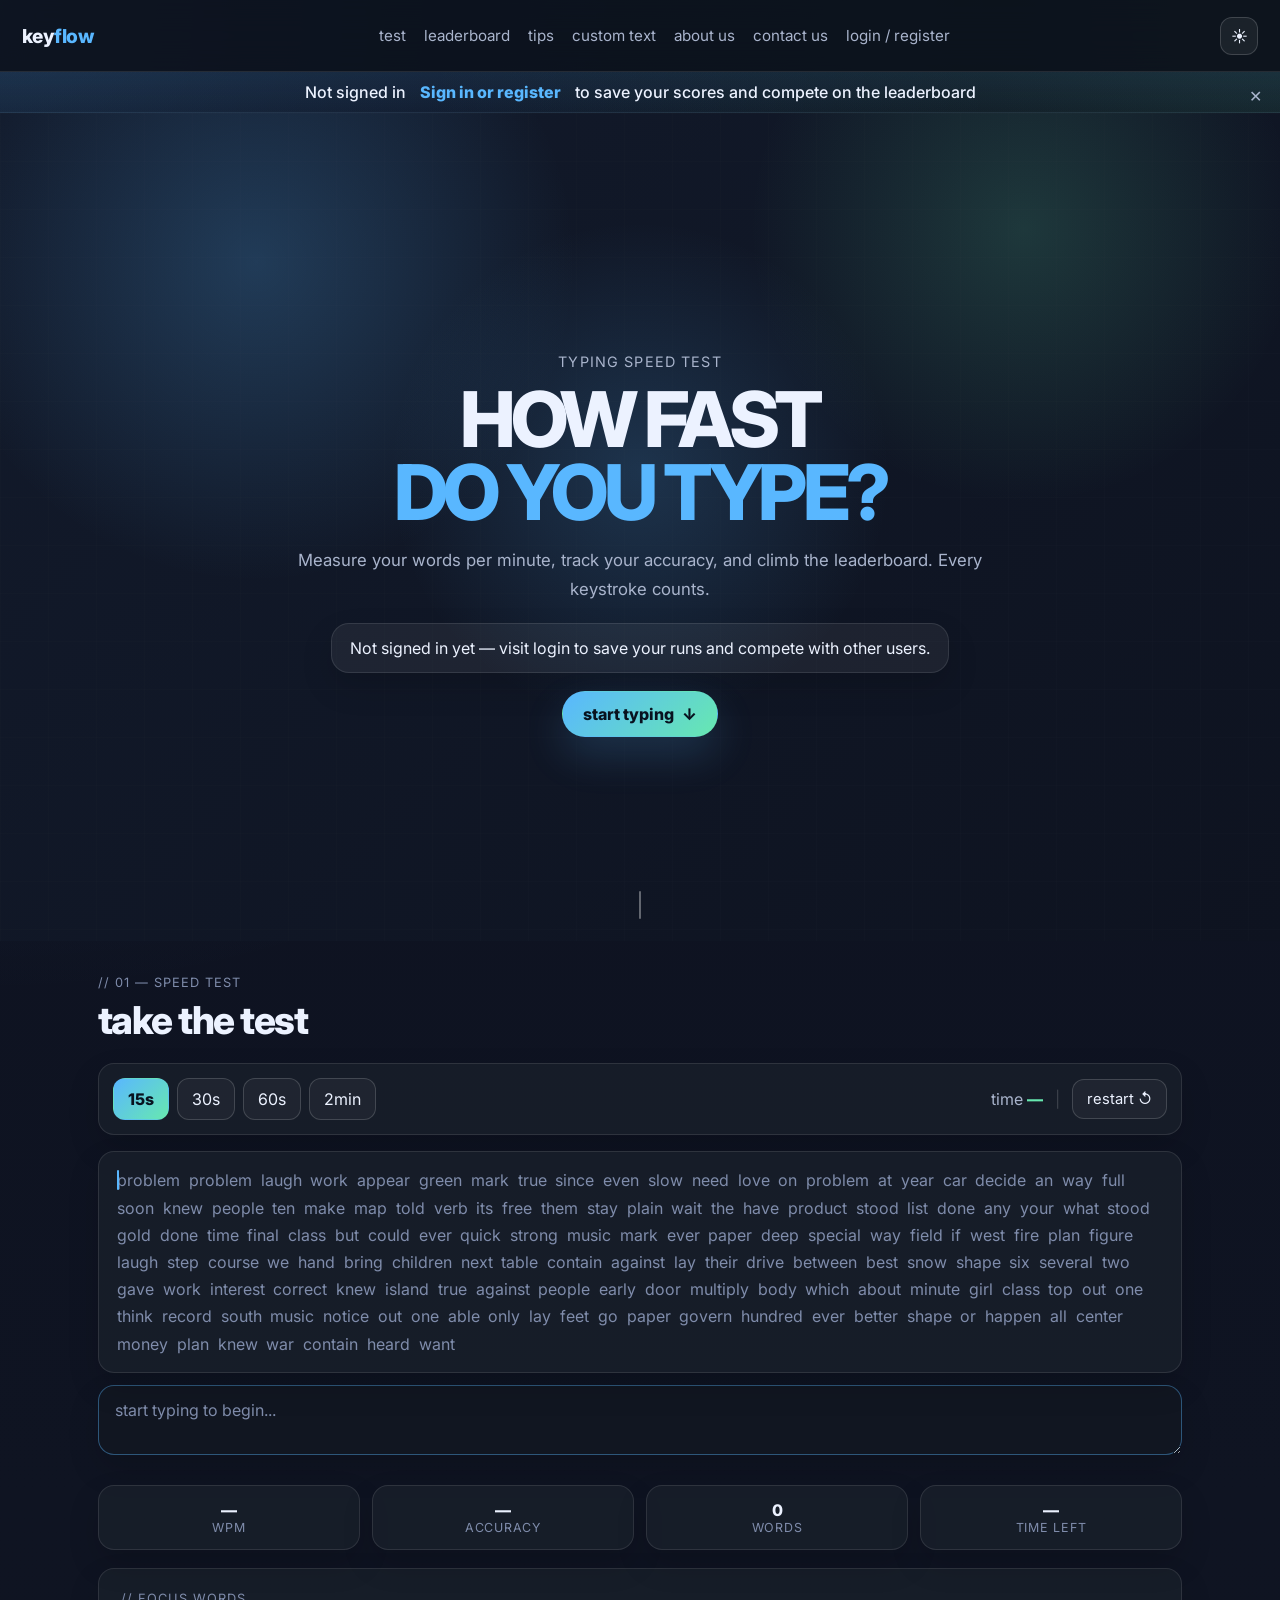
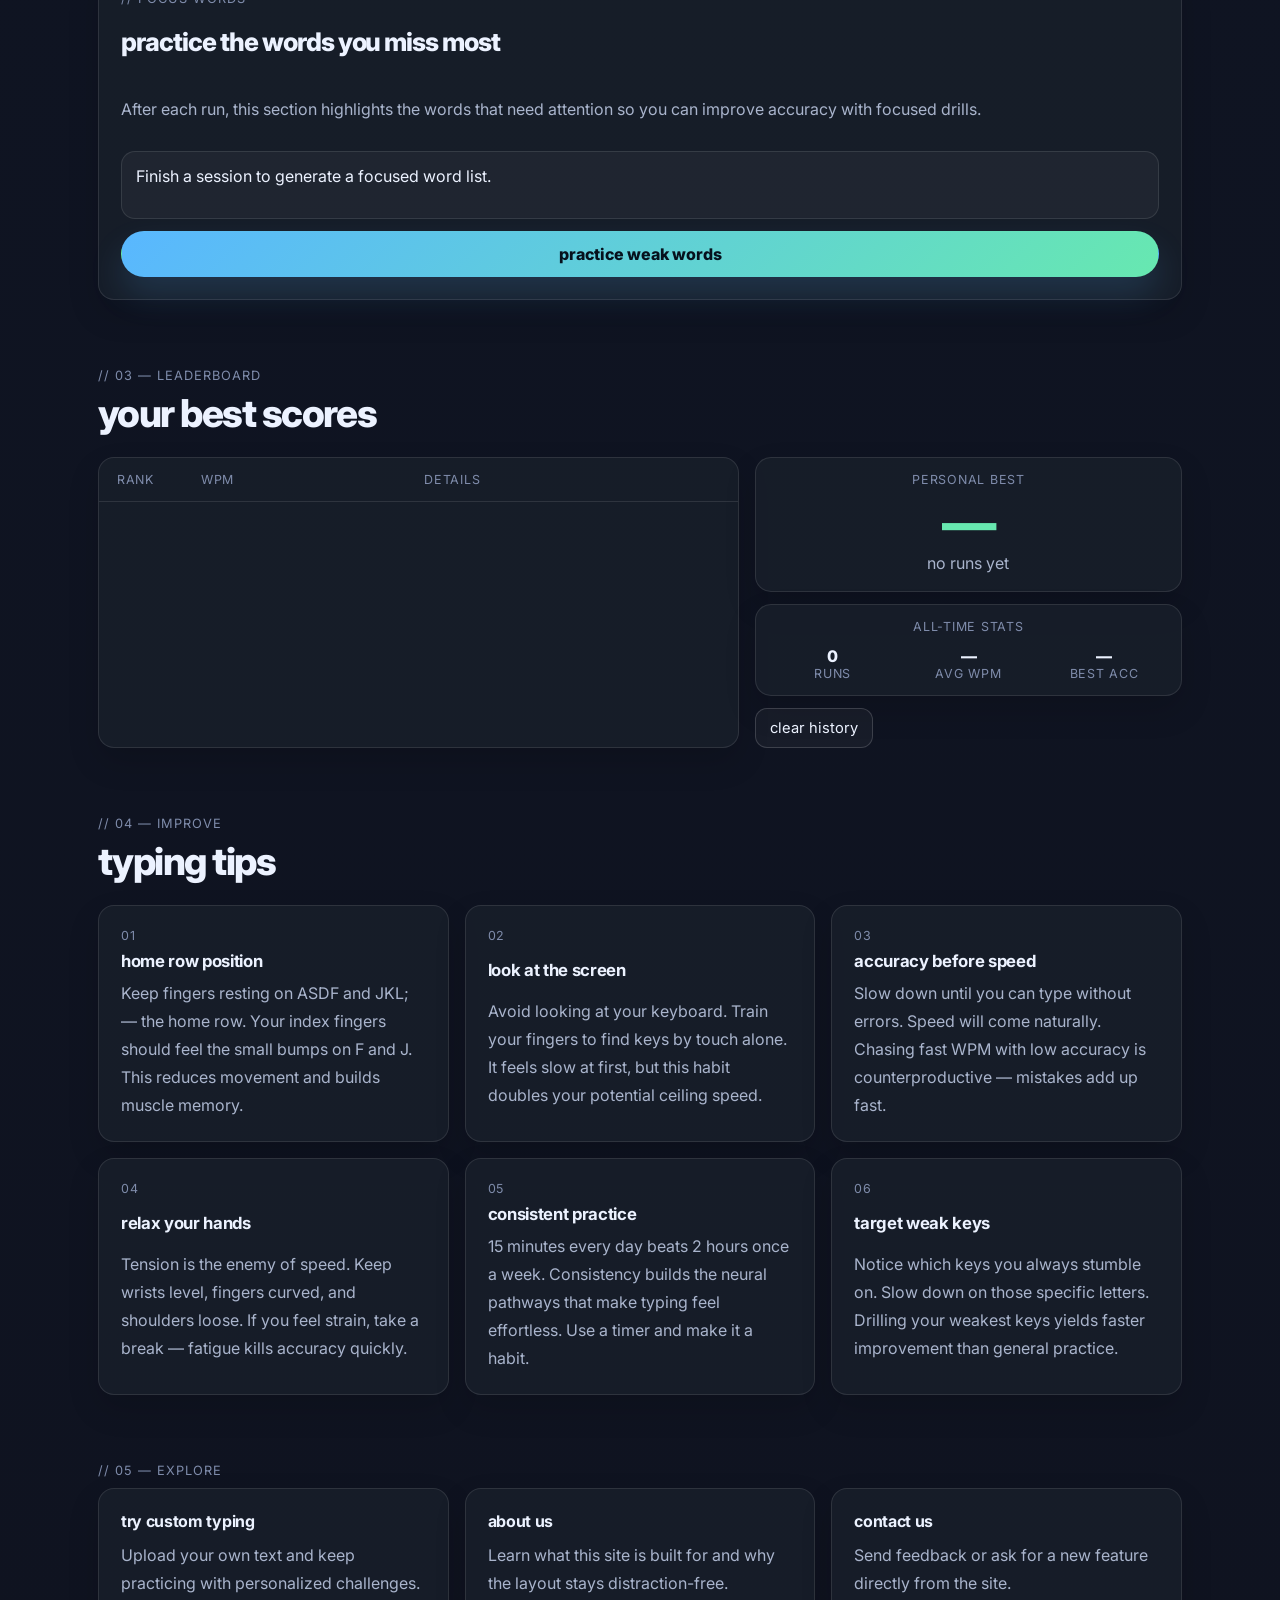
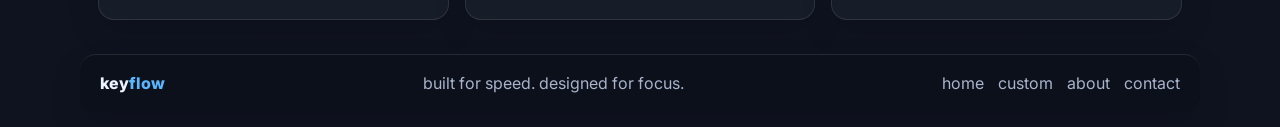
==== commit ac583c74: "this might be final" ====
--- a/index.html
+++ b/index.html
@@ -11,9 +11,12 @@
 </head>
 <body>
 
-  <!-- NAV -->
   <nav>
     <div class="nav-logo">key<em>flow</em></div>
+    <div id="user-menu" class="user-menu">
+      <button id="user-toggle" class="user-toggle" style="display:none;">User</button>
+      <div class="user-dropdown"></div>
+    </div>
     <div class="nav-links">
       <a href="#test">test</a>
       <a href="#scores">leaderboard</a>
@@ -29,7 +32,15 @@
     </div>
   </nav>
 
-  <!-- HERO -->
+  <div id="login-banner" class="login-banner">
+    <div class="banner-content">
+      <span>Not signed in</span>
+      <a href="login.html" class="banner-link">Sign in or register</a>
+      <span>to save your scores and compete on the leaderboard</span>
+    </div>
+    <button class="banner-close" id="banner-close" aria-label="Close banner">✕</button>
+  </div>
+
   <section id="hero">
     <div class="hero-bg">
       <div class="hero-grid"></div>
@@ -93,7 +104,7 @@
       <div class="stat-card"><div class="stat-val" id="s-words">0</div><div class="stat-lbl">Words</div></div>
       <div class="stat-card"><div class="stat-val" id="s-time">—</div><div class="stat-lbl">Time Left</div></div>
     </div>
-    <div class="note-box note-box--info" id="save-note">Sign in or register to record scores and leaderboard progress.</div>
+    <div class="note-box note-box--info" id="save-note" style="display:none;"></div>
     <div class="weak-words-panel" id="weak-words-panel">
       <div class="section-label">// focus words</div>
       <h3 class="section-title small">practice the words you miss most</h3>
@@ -103,7 +114,6 @@
     </div>
   </section>
 
-  <!-- SCORES -->
   <section id="scores">
     <div class="section-label">// 03 — leaderboard</div>
     <h2 class="section-title">your best scores</h2>
@@ -142,7 +152,6 @@
     </div>
   </section>
 
-  <!-- TIPS -->
   <section id="tips">
     <div class="section-label">// 04 — improve</div>
     <h2 class="section-title">typing tips</h2>
@@ -198,7 +207,6 @@
     </div>
   </section>
 
-  <!-- FOOTER -->
   <footer>
     <div class="footer-logo">key<em>flow</em></div>
     <div class="footer-tagline">built for speed. designed for focus.</div>
--- a/style.css
+++ b/style.css
@@ -1,5 +1,3 @@
-/* keyflow */
-
 :root {
   --bg: #0f1320;
   --surface: rgba(24, 30, 42, 0.9);
@@ -96,7 +94,6 @@
   cursor: pointer;
 }
 
-/* NAV */
 nav {
   position: fixed;
   top: 0;
@@ -181,7 +178,55 @@
   display: none;
 }
 
-/* PAGE SECTIONS */
+/* Login banner: theme-aware, centered, and wraps content */
+.login-banner {
+  width: 100%;
+  background: linear-gradient(180deg, rgba(89,183,255,0.06), transparent);
+  border-bottom: 1px solid rgba(255,255,255,0.04);
+  padding: 10px 18px;
+  position: relative;
+  z-index: 90;
+  display: flex;
+  justify-content: center;
+}
+.login-banner .banner-content {
+  width: min(var(--max-width), calc(100% - 36px));
+  display: flex;
+  gap: 10px;
+  align-items: center;
+  justify-content: center;
+  flex-wrap: wrap;
+  color: var(--text);
+  font-weight: 500;
+  text-align: center;
+}
+.login-banner .banner-link {
+  color: var(--accent-2);
+  font-weight: 800;
+  margin: 0 4px;
+}
+.login-banner .banner-close {
+  position: absolute;
+  right: 12px;
+  top: 8px;
+  background: transparent;
+  border: none;
+  color: var(--muted);
+  font-size: 16px;
+  padding: 6px;
+  border-radius: 8px;
+}
+.login-banner .banner-close:hover {
+  background: rgba(255,255,255,0.04);
+}
+
+[data-theme="light"] .login-banner {
+  background: linear-gradient(180deg, rgba(70,157,244,0.06), transparent);
+  border-bottom: 1px solid rgba(16,33,57,0.06);
+}
+[data-theme="light"] .login-banner .banner-close {
+  color: var(--muted-strong);
+}
 section,
 .page-panel,
 .highlight-panel,
@@ -339,7 +384,6 @@
   border-radius: 999px;
 }
 
-/* HEADINGS / TEXT */
 .section-label {
   margin-bottom: 10px;
   color: var(--muted-strong);
@@ -377,7 +421,6 @@
   line-height: 1.75;
 }
 
-/* PANELS / CARDS */
 .page-panel,
 .highlight-panel,
 .page-links,
@@ -455,6 +498,28 @@
   background: var(--surface);
   box-shadow: var(--shadow-soft);
 }
+.contact-person-card p {
+  margin: 8px 0;
+  color: var(--muted);
+  line-height: 1.5;
+}
+.contact-person-card a {
+  color: var(--accent-2);
+  font-weight: 700;
+  text-decoration: none;
+}
+.contact-person-card a:hover {
+  text-decoration: underline;
+}
+.contact-person-card .editable-pill {
+  background: linear-gradient(135deg, var(--accent-2), var(--accent));
+  color: #06111d;
+  display: inline-block;
+  padding: 6px 10px;
+  border-radius: 999px;
+  font-weight: 800;
+  margin-bottom: 10px;
+}
 
 .editable-pill {
   display: inline-flex;
@@ -536,7 +601,6 @@
   font-weight: 700;
 }
 
-/* TEST AREA */
 .test-controls {
   display: flex;
   align-items: center;
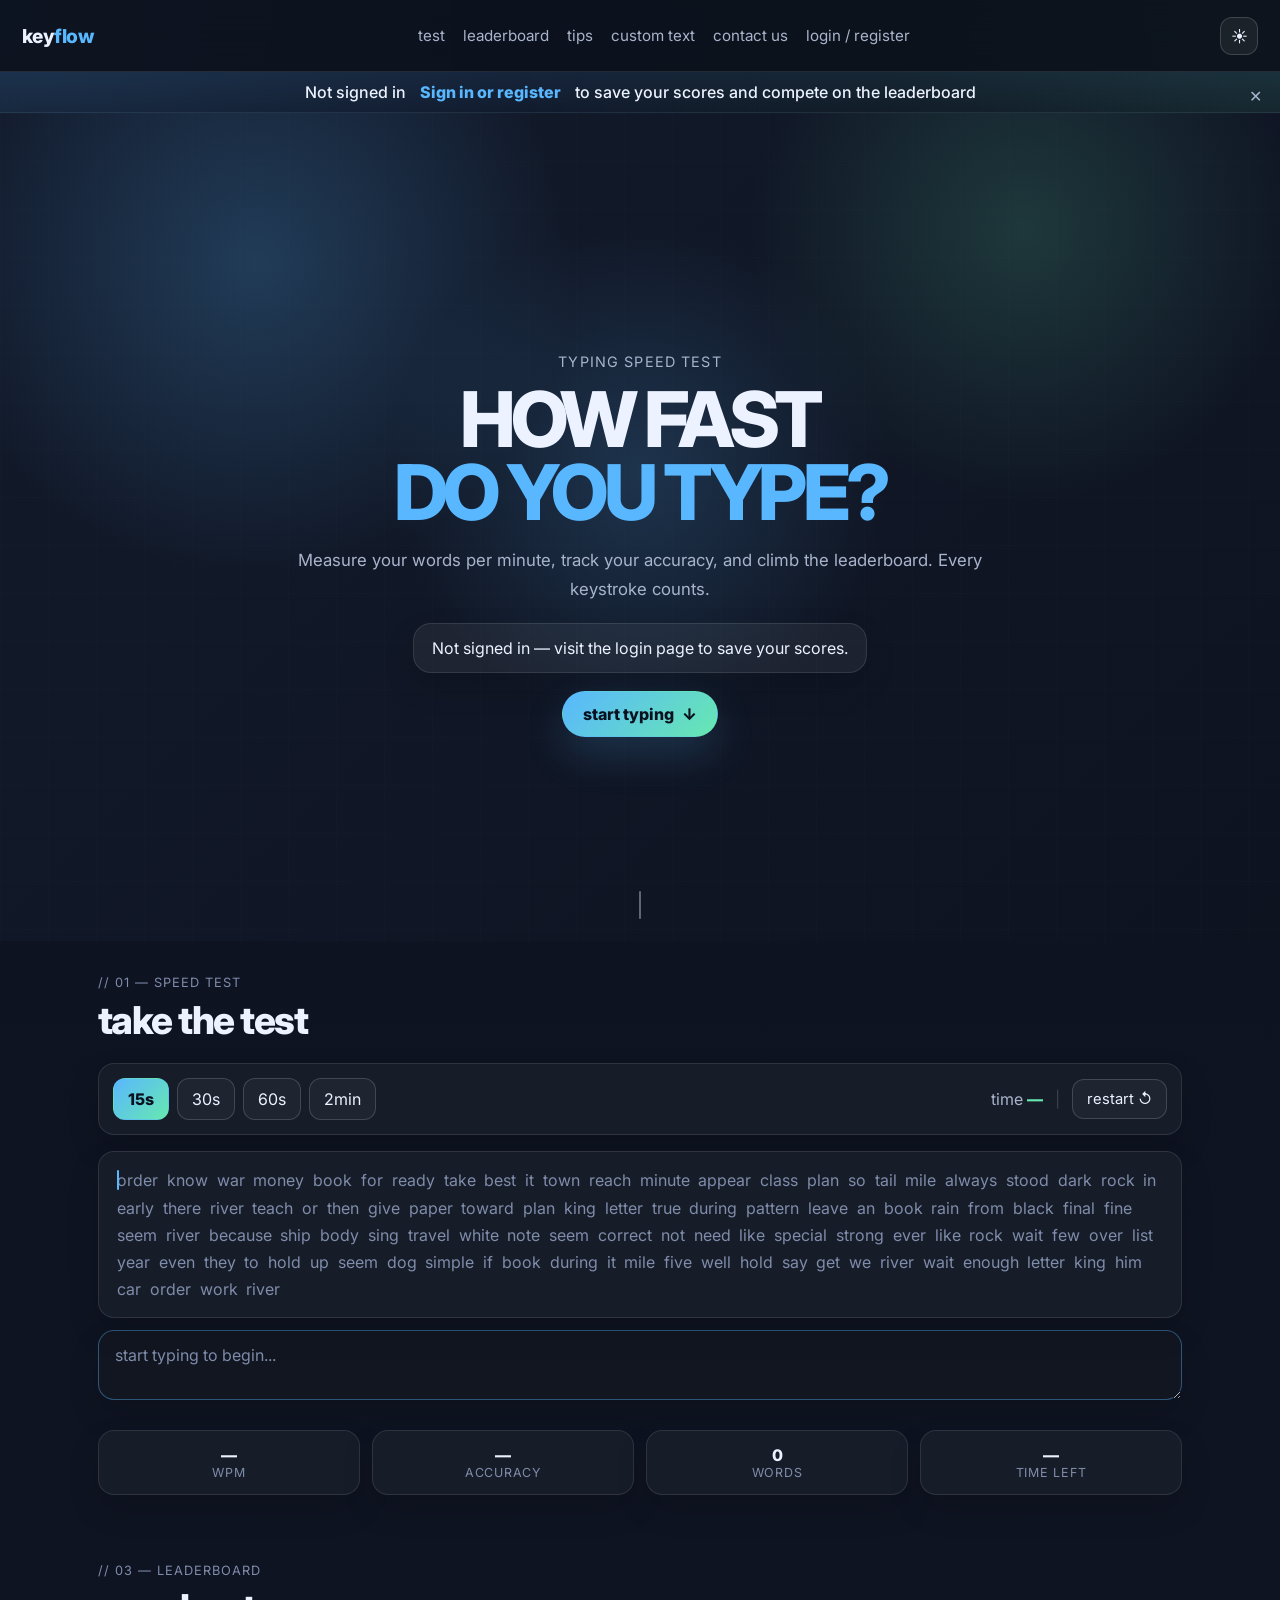
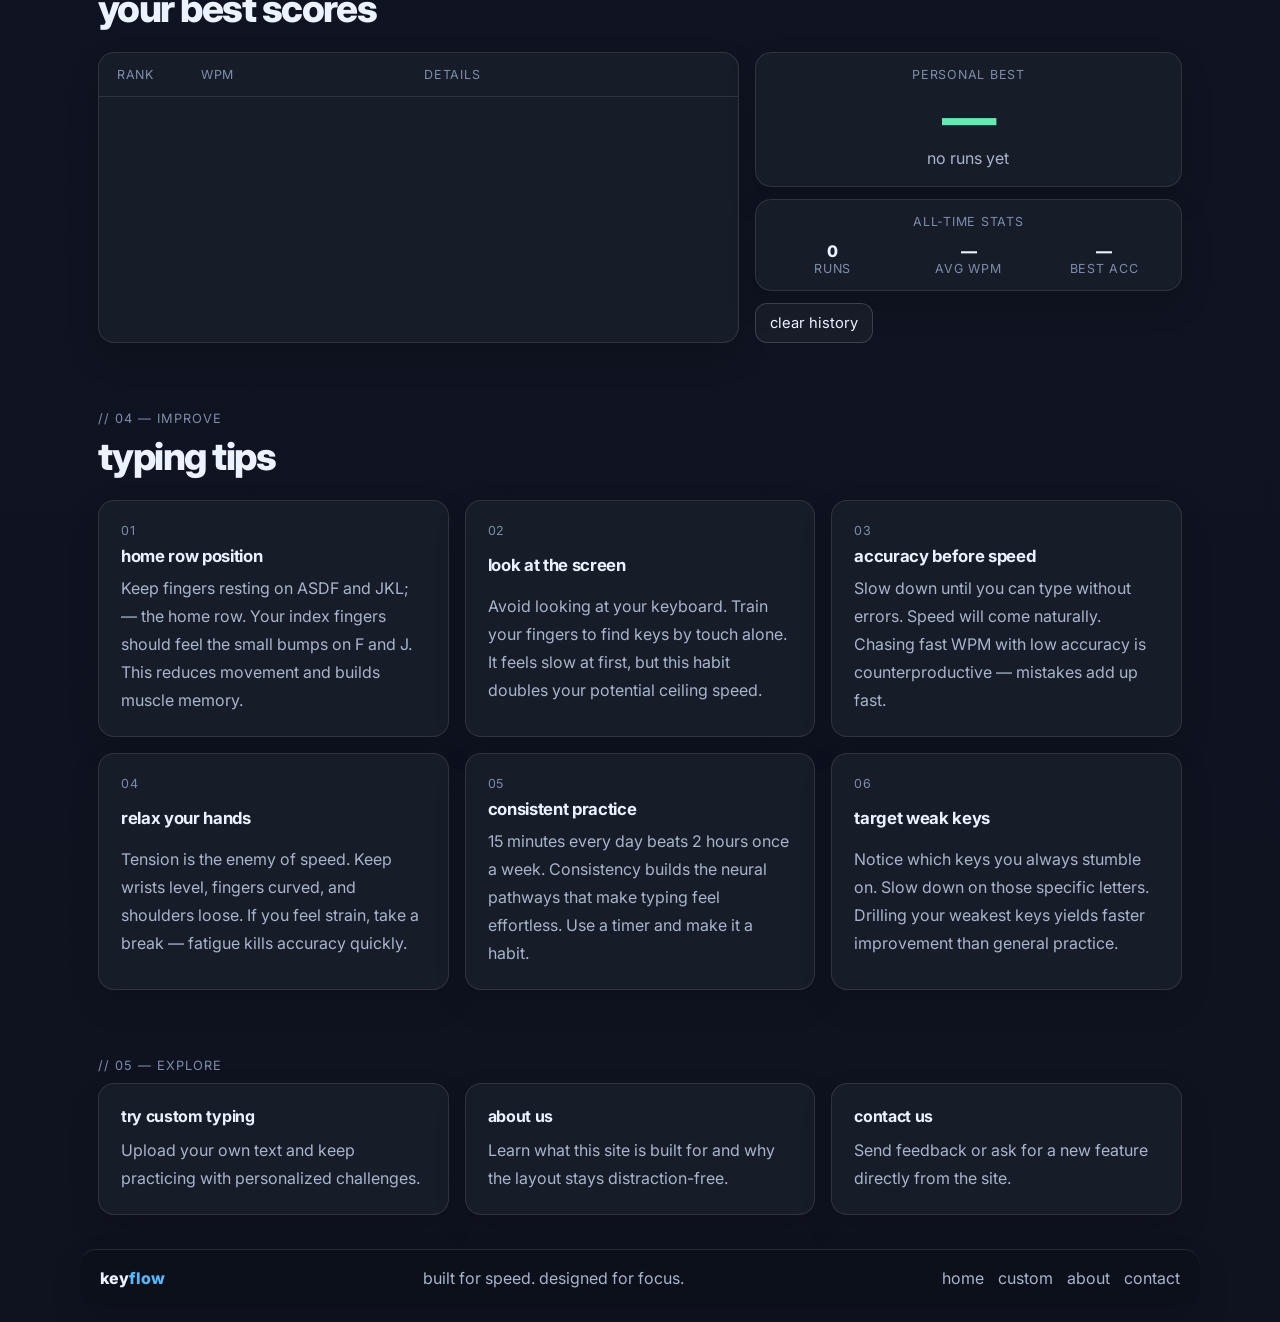
==== commit 6fea0c9d: "changed html acc to new js" ====
--- a/index.html
+++ b/index.html
@@ -22,7 +22,7 @@
       <a href="#scores">leaderboard</a>
       <a href="#tips">tips</a>
       <a href="custom.html">custom text</a>
-      <a href="about.html">about us</a>
+
       <a href="contact.html">contact us</a>
       <a href="login.html">login / register</a>
     </div>
@@ -105,13 +105,7 @@
       <div class="stat-card"><div class="stat-val" id="s-time">—</div><div class="stat-lbl">Time Left</div></div>
     </div>
     <div class="note-box note-box--info" id="save-note" style="display:none;"></div>
-    <div class="weak-words-panel" id="weak-words-panel">
-      <div class="section-label">// focus words</div>
-      <h3 class="section-title small">practice the words you miss most</h3>
-      <p class="weak-copy">After each run, this section highlights the words that need attention so you can improve accuracy with focused drills.</p>
-      <div class="weak-words-list" id="weak-words-list">Finish a session to generate a focused word list.</div>
-      <button class="btn-primary" id="practice-weak-btn">practice weak words</button>
-    </div>
+   
   </section>
 
   <section id="scores">
